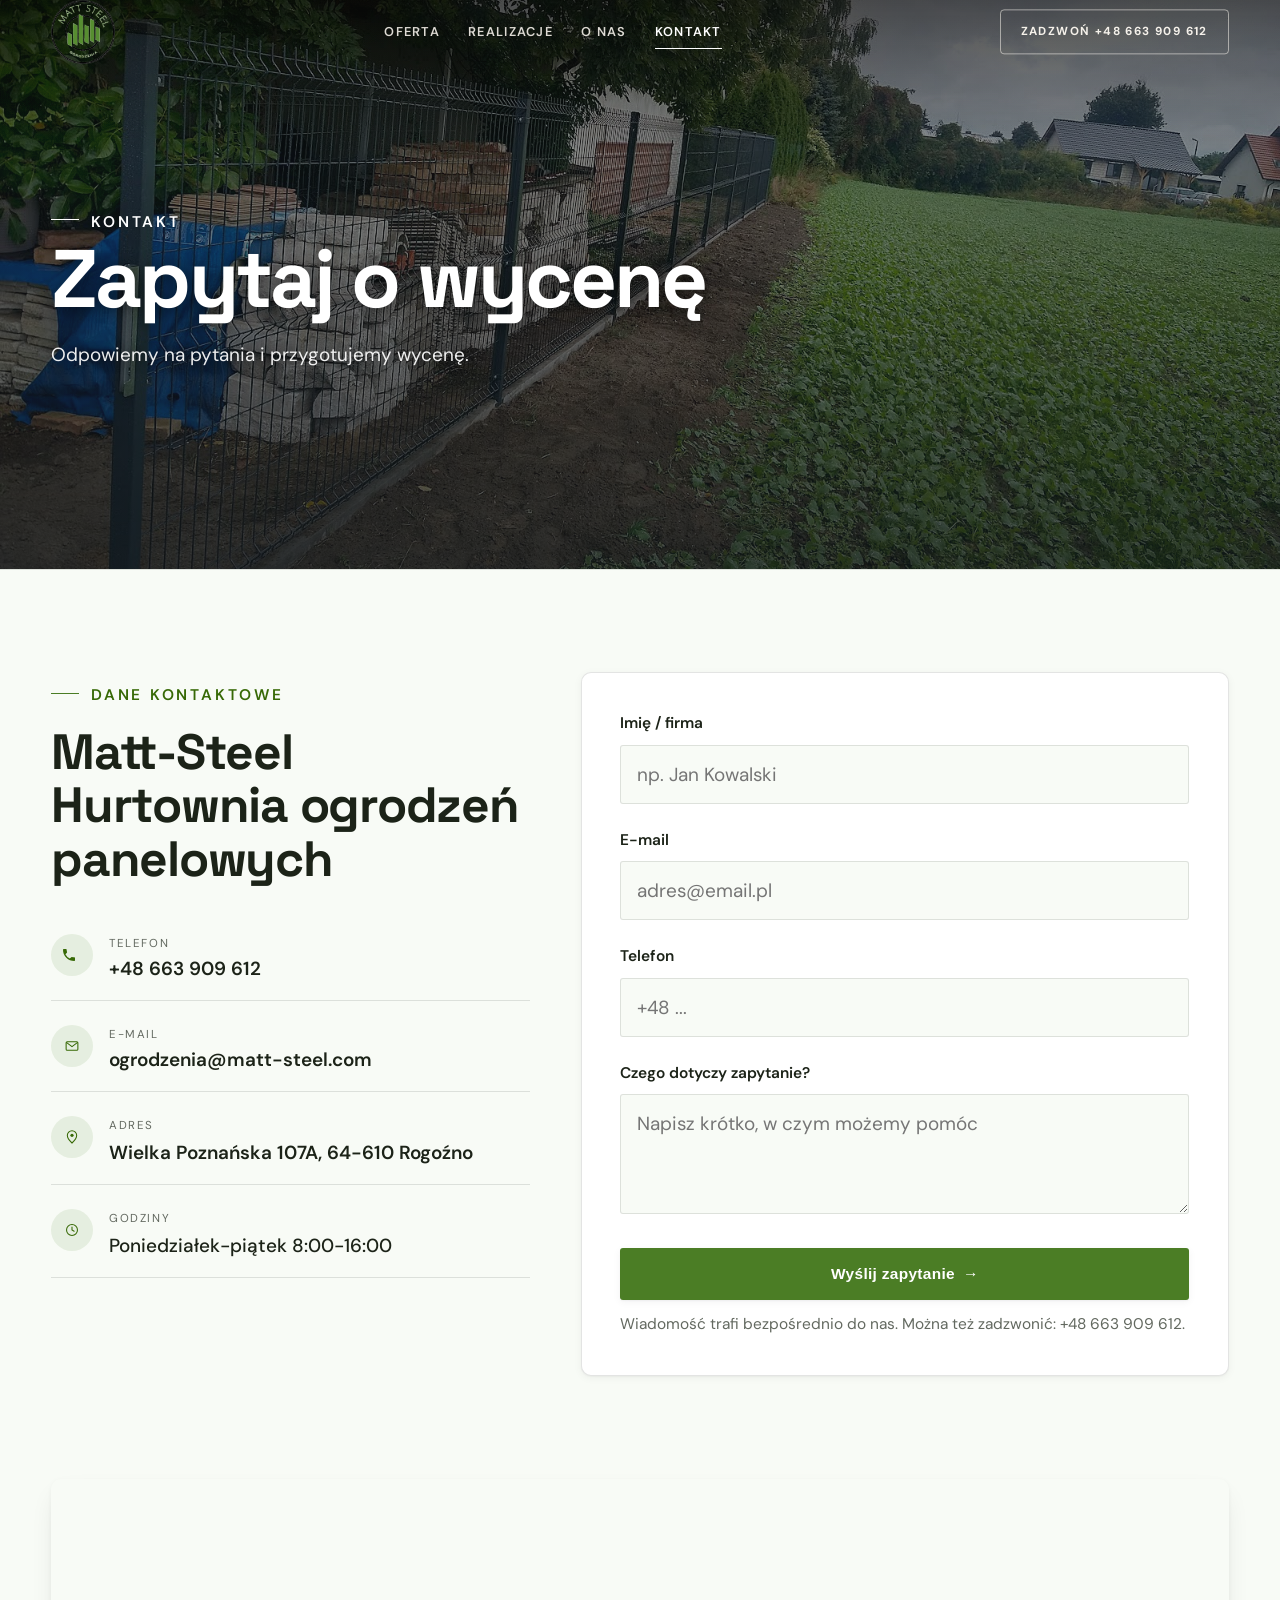
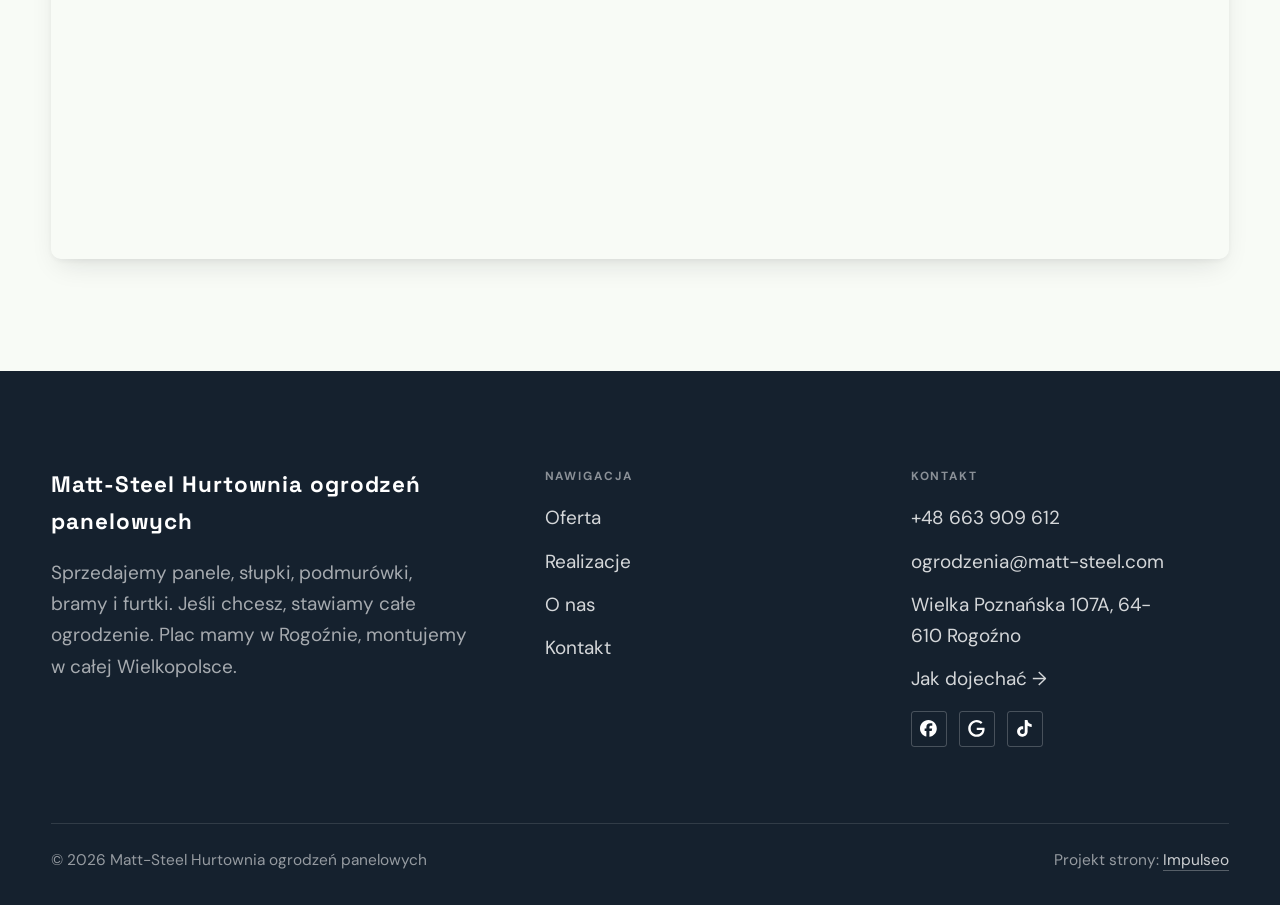
==== kontakt.html @ 5ad62327 "Strona demo: matt-steel-hurtownia-ogrodzen-panelowych" ====
<!DOCTYPE html>
<html lang="pl">
<head>
<meta charset="UTF-8">
<meta name="viewport" content="width=device-width, initial-scale=1.0">
<title>Kontakt - Matt-Steel Hurtownia ogrodzeń panelowych</title>
<meta name="description" content="Kontakt Matt-Steel Hurtownia ogrodzeń panelowych - Wielka Poznańska 107A, 64-610 Rogoźno">
<link rel="canonical" href="https://kris20032.github.io/matt-steel-hurtownia-ogrodzen-panelowych/kontakt.html">
<meta name="robots" content="noindex, nofollow">
<meta property="og:type" content="website">
<meta property="og:locale" content="pl_PL">
<meta property="og:site_name" content="Matt-Steel Hurtownia ogrodzeń panelowych">
<meta property="og:title" content="Kontakt - Matt-Steel Hurtownia ogrodzeń panelowych">
<meta property="og:description" content="Kontakt Matt-Steel Hurtownia ogrodzeń panelowych - Wielka Poznańska 107A, 64-610 Rogoźno">
<meta property="og:url" content="https://kris20032.github.io/matt-steel-hurtownia-ogrodzen-panelowych/kontakt.html">
<meta property="og:image" content="https://kris20032.github.io/matt-steel-hurtownia-ogrodzen-panelowych/img/og.jpg">
<meta property="og:image:width" content="1200">
<meta property="og:image:height" content="630">
<meta name="twitter:card" content="summary_large_image">
<link rel="preconnect" href="https://fonts.googleapis.com">
<link rel="preconnect" href="https://fonts.gstatic.com" crossorigin>
<link href="https://fonts.googleapis.com/css2?family=Space+Grotesk:wght@500;600;700&family=DM+Sans:opsz,wght@9..40,400;9..40,500;9..40,600&display=swap" rel="stylesheet">
<link rel="stylesheet" href="assets/styles.css?v=7e740f07">
</head>
<body>

<header class="nav">
  <div class="wrap nav-inner">
    <a class="brand brand-has-logo" href="index.html"><img class="brand-logo" src="img/logo.png" alt="Matt-Steel Hurtownia ogrodzeń panelowych" width="427" height="427" decoding="async"></a>
    <nav class="nav-links">
      <a href="oferta.html">Oferta</a>
      <a href="realizacje.html">Realizacje</a>
      <a href="o-nas.html">O nas</a>
      <a href="kontakt.html" class="active" aria-current="page">Kontakt</a>
      <a href="tel:+48663909612" class="btn btn-accent">Zadzwoń +48 663 909 612</a>
    </nav>
    <button class="nav-toggle" aria-label="Menu"><span></span><span></span><span></span></button>
  </div>
</header>

<main>
<section class="pagehead">
  <img src="img/g3.jpg" alt="Matt-Steel Hurtownia ogrodzeń panelowych - Zapytaj o wycenę" width="1600" height="1200" decoding="async">
  <div class="wrap">
    <span class="eyebrow">Kontakt</span>
    <h1>Zapytaj o wycenę</h1>
    <p>Odpowiemy na pytania i przygotujemy wycenę.</p>
  </div>
</section>
<section>
  <div class="wrap contact-grid">
    <div class="reveal">
      <span class="eyebrow">Dane kontaktowe</span>
      <h2 style="margin:var(--space-4) 0 var(--space-6)">Matt-Steel Hurtownia ogrodzeń panelowych</h2>
      <div class="info-list">
        <div class="info-row"><div class="ic"><svg class="ico-tel" width="16" height="16" viewBox="0 0 24 24" fill="none" aria-hidden="true"><path d="M6.6 10.8a15.5 15.5 0 0 0 6.6 6.6l2.2-2.2a1 1 0 0 1 1-.24 11.4 11.4 0 0 0 3.6.58 1 1 0 0 1 1 1V20a1 1 0 0 1-1 1A17 17 0 0 1 3 4a1 1 0 0 1 1-1h3.5a1 1 0 0 1 1 1c0 1.25.2 2.46.58 3.6a1 1 0 0 1-.25 1l-2.23 2.2Z" fill="currentColor"/></svg></div><div><div class="lbl">Telefon</div><a class="val" href="tel:+48663909612">+48 663 909 612</a></div></div>
        <div class="info-row"><div class="ic"><svg class="ico-mail" width="16" height="16" viewBox="0 0 24 24" fill="none" aria-hidden="true"><rect x="3.2" y="5.5" width="17.6" height="13" rx="1.6" stroke="currentColor" stroke-width="1.6"/><path d="M4 7l8 6 8-6" stroke="currentColor" stroke-width="1.6" stroke-linecap="round" stroke-linejoin="round"/></svg></div><div><div class="lbl">E-mail</div><a class="val" href="mailto:ogrodzenia@matt-steel.com">ogrodzenia@matt-steel.com</a></div></div>
        <div class="info-row"><div class="ic"><svg class="ico-pin" width="16" height="16" viewBox="0 0 24 24" fill="none" aria-hidden="true"><path d="M12 21s7-6.1 7-11.5A7 7 0 0 0 5 9.5C5 14.9 12 21 12 21Z" stroke="currentColor" stroke-width="1.6" fill="none"/><circle cx="12" cy="9.5" r="2.4" fill="currentColor"/></svg></div><div><div class="lbl">Adres</div><div class="val">Wielka Poznańska 107A, 64-610 Rogoźno</div></div></div>
        <div class="info-row"><div class="ic"><svg class="ico-clock" width="16" height="16" viewBox="0 0 24 24" fill="none" aria-hidden="true"><circle cx="12" cy="12" r="8.2" stroke="currentColor" stroke-width="1.6"/><path d="M12 7.5V12l3.2 1.9" stroke="currentColor" stroke-width="1.6" stroke-linecap="round"/></svg></div><div><div class="lbl">Godziny</div><div class="val" style="font-weight:500">Poniedziałek-piątek 8:00-16:00</div></div></div>
      </div>
    </div>
    <div class="reveal">
      <form class="form" action="https://formsubmit.co/ogrodzenia@matt-steel.com" method="POST">
        <input type="hidden" name="_subject" value="Zapytanie ze strony Matt-Steel Hurtownia ogrodzeń panelowych">
        <input type="hidden" name="_captcha" value="false">
        <input type="hidden" name="_template" value="table">
        <div class="fld"><label for="name">Imię / firma</label><input id="name" name="name" type="text" placeholder="np. Jan Kowalski" required></div>
        <div class="fld"><label for="email">E-mail</label><input id="email" name="email" type="email" placeholder="adres@email.pl" required></div>
        <div class="fld"><label for="phone">Telefon</label><input id="phone" name="phone" type="tel" placeholder="+48 ..."></div>
        <div class="fld"><label for="msg">Czego dotyczy zapytanie?</label><textarea id="msg" name="message" placeholder="Napisz krótko, w czym możemy pomóc" required></textarea></div>
        <button type="submit" class="btn btn-accent" style="width:100%;justify-content:center">Wyślij zapytanie <span class="arr">→</span></button>
        <p class="note">Wiadomość trafi bezpośrednio do nas. Można też zadzwonić: +48 663 909 612.</p>
      </form>
    </div>
  </div>
</section>
<section style="padding-top:0">
  <div class="wrap reveal">
    <iframe class="map" title="Matt-Steel Hurtownia ogrodzeń panelowych - Rogoźno" src="https://maps.google.com/maps?q=52.733095%2C17.0130386&z=15&output=embed" loading="lazy" referrerpolicy="no-referrer-when-downgrade"></iframe>
  </div>
</section>
</main>

<footer>
  <div class="wrap">
    <div class="foot-grid">
      <div class="foot-brand">
        <div class="name">Matt-Steel Hurtownia ogrodzeń panelowych</div>
        <p>Sprzedajemy panele, słupki, podmurówki, bramy i furtki. Jeśli chcesz, stawiamy całe ogrodzenie. Plac mamy w Rogoźnie, montujemy w całej Wielkopolsce.</p>
      </div>
      <div class="foot-col">
        <h4>Nawigacja</h4>
        <a href="oferta.html">Oferta</a>
        <a href="realizacje.html">Realizacje</a>
        <a href="o-nas.html">O nas</a>
        <a href="kontakt.html">Kontakt</a>
      </div>
      <div class="foot-col">
        <h4>Kontakt</h4>
        <a href="tel:+48663909612">+48 663 909 612</a>
        <a href="mailto:ogrodzenia@matt-steel.com">ogrodzenia@matt-steel.com</a>
        <p>Wielka Poznańska 107A, 64-610 Rogoźno</p>
        <a href="https://maps.google.com/?cid=5809428973370625989&g_mp=Cidnb29nbGUubWFwcy5wbGFjZXMudjEuUGxhY2VzLlNlYXJjaFRleHQQAhgEIAA" target="_blank" rel="noopener">Jak dojechać →</a>
      <div class="foot-soc">
        <a class="soc" href="https://www.facebook.com/p/Matt-steel-Ogrodzenia-100064750251947/" target="_blank" rel="noopener" aria-label="Facebook - Matt-Steel Hurtownia ogrodzeń panelowych"><svg viewBox="0 0 24 24" aria-hidden="true" focusable="false"><path d="M9.101 23.691v-7.98H6.627v-3.667h2.474v-1.58c0-4.085 1.848-5.978 5.858-5.978.401 0 .955.042 1.468.103a8.68 8.68 0 0 1 1.141.195v3.325a8.623 8.623 0 0 0-.653-.036 26.805 26.805 0 0 0-.733-.009c-.707 0-1.259.096-1.675.309a1.686 1.686 0 0 0-.679.622c-.258.42-.374.995-.374 1.752v1.297h3.919l-.386 2.103-.287 1.564h-3.246v8.245C19.396 23.238 24 18.179 24 12.044c0-6.627-5.373-12-12-12s-12 5.373-12 12c0 5.628 3.874 10.35 9.101 11.647Z" fill="currentColor"/></svg></a>
        <a class="soc" href="https://maps.google.com/?cid=5809428973370625989&g_mp=Cidnb29nbGUubWFwcy5wbGFjZXMudjEuUGxhY2VzLlNlYXJjaFRleHQQAhgEIAA" target="_blank" rel="noopener" aria-label="Google - Matt-Steel Hurtownia ogrodzeń panelowych"><svg viewBox="0 0 24 24" aria-hidden="true" focusable="false"><path d="M12.48 10.92v3.28h7.84c-.24 1.84-.853 3.187-1.787 4.133-1.147 1.147-2.933 2.4-6.053 2.4-4.827 0-8.6-3.893-8.6-8.72s3.773-8.72 8.6-8.72c2.6 0 4.507 1.027 5.907 2.347l2.307-2.307C18.747 1.44 16.133 0 12.48 0 5.867 0 .307 5.387.307 12s5.56 12 12.173 12c3.573 0 6.267-1.173 8.373-3.36 2.16-2.16 2.84-5.213 2.84-7.667 0-.76-.053-1.467-.173-2.053H12.48z" fill="currentColor"/></svg></a>
        <a class="soc" href="https://www.tiktok.com/@ogrodzenia.mattst" target="_blank" rel="noopener" aria-label="TikTok - Matt-Steel Hurtownia ogrodzeń panelowych"><svg viewBox="0 0 24 24" aria-hidden="true" focusable="false"><path d="M12.525.02c1.31-.02 2.61-.01 3.91-.02.08 1.53.63 3.09 1.75 4.17 1.12 1.11 2.7 1.62 4.24 1.79v4.03c-1.44-.05-2.89-.35-4.2-.97-.57-.26-1.1-.59-1.62-.93-.01 2.92.01 5.84-.02 8.75-.08 1.4-.54 2.79-1.35 3.94-1.31 1.92-3.58 3.17-5.91 3.21-1.43.08-2.86-.31-4.08-1.03-2.02-1.19-3.44-3.37-3.65-5.71-.02-.5-.03-1-.01-1.49.18-1.9 1.12-3.72 2.58-4.96 1.66-1.44 3.98-2.13 6.15-1.72.02 1.48-.04 2.96-.04 4.44-.99-.32-2.15-.23-3.02.37-.63.41-1.11 1.04-1.36 1.75-.21.51-.15 1.07-.14 1.61.24 1.64 1.82 3.02 3.5 2.87 1.12-.01 2.19-.66 2.77-1.61.19-.33.4-.67.41-1.06.1-1.79.06-3.57.07-5.36.01-4.03-.01-8.05.02-12.07z" fill="currentColor"/></svg></a>
      </div>
      </div>
    </div>
    <div class="foot-bot">
      <span>© 2026 Matt-Steel Hurtownia ogrodzeń panelowych</span>
      <span>Projekt strony: <a class="foot-credit" href="https://impulseo.pl" target="_blank" rel="noopener">Impulseo</a></span>
    </div>
  </div>
</footer>
<div class="sticky-call"><a class="sc-call" href="tel:+48663909612"><svg class="ico-tel" width="16" height="16" viewBox="0 0 24 24" fill="none" aria-hidden="true"><path d="M6.6 10.8a15.5 15.5 0 0 0 6.6 6.6l2.2-2.2a1 1 0 0 1 1-.24 11.4 11.4 0 0 0 3.6.58 1 1 0 0 1 1 1V20a1 1 0 0 1-1 1A17 17 0 0 1 3 4a1 1 0 0 1 1-1h3.5a1 1 0 0 1 1 1c0 1.25.2 2.46.58 3.6a1 1 0 0 1-.25 1l-2.23 2.2Z" fill="currentColor"/></svg> Zadzwoń</a><a class="sc-quote" href="kontakt.html">Zapytaj o wycenę</a></div>
<div class="demo-wazne" data-do="2026-11-02" data-cykl="3" hidden><svg class="dw-ico" width="13" height="13" viewBox="0 0 24 24" fill="none" aria-hidden="true"><circle cx="12" cy="12" r="8.6" stroke="currentColor" stroke-width="1.8"/><path d="M12 7.2V12l3.3 2" stroke="currentColor" stroke-width="1.8" stroke-linecap="round"/></svg><span class="dw-txt"></span></div>

<script src="assets/main.js"></script>
</body>
</html>
---- assets/styles.css ----
/* ============================================================
   STOLBASZ — premium, architektoniczny B2B fit-out
   Jasna paleta, zero brązu. System wg premium-web-craft.
   Projekt strony: Impulseo (impulseo.pl)
   ============================================================ */

:root{
  /* PALETA — jasna, architektoniczna, chłodna */
  --paper:#F4F6F8;          /* główne tło */
  --paper-2:#E7EBEF;        /* sekcje alternatywne (chłodny jasny szary) */
  --paper-3:#E7EBEF;        /* delikatne wypełnienia */
  --ink:#15212E;            /* tekst główny — chłodny grafit */
  --ink-soft:#243443;       /* nagłówki drugorzędne */
  --muted:#6B7785;          /* tekst poboczny */
  --line:rgba(21,33,46,.12);/* hairline */
  --accent:#E8A317;         /* stonowany petrol-slate — jedyny akcent */
  --accent-d:#C9870C;
  --accent-soft:rgba(232,163,23,.10);
  --dark:#15212E;           /* sekcje ciemne (stopka/CTA) */

  /* HOVER ZDJĘĆ — JEDEN standard dla całego silnika (decyzja K. 04.08.2026, artefakt z wariantami).
     AKTUALNE (K.+Szymon 09.08.2026, wybór z artefaktu 6 wariantów): zoom 1.05 przy 1.4s -
     przy tak długim czasie mocniejszy kadr NIE skacze, tylko „oddycha". Poprzedni standard
     (1.02 / .55s z 04.08) odbierany jako dynamiczny i szybki.
     Spoczynek lekko przygaszony, ale TYLKO tam, gdzie jest mysz (@media hover:hover) —
     na telefonie zdjęcia zostają w pełnej jasności. */
  --img-zoom:1.05;                   /* K.+Szymon 09.08: wariant F z artefaktu porównawczego */
  --img-rest:brightness(.95) saturate(.99);
  --img-hot:brightness(1.06) saturate(1.05);
  --img-dur:1.4s;                    /* K.+Szymon 09.08 (wariant F): powoli = elegancko */
  --img-ease:cubic-bezier(.16,.84,.44,1);  /* miękki ogon, efekt „oddychania" */

  /* ODSTĘPY — skala 4/8 */
  --space-1:4px; --space-2:8px; --space-3:12px; --space-4:16px; --space-5:24px;
  --space-6:32px; --space-7:48px; --space-8:64px; --space-9:96px; --space-10:128px;

  /* TYPOGRAFIA — fluid clamp() (skala podbita 16.07.2026: większe, czytelniejsze litery — uwaga Adama) */
  --text-sm:clamp(.9rem,.87rem + .12vw,1rem);
  --text-base:clamp(1.08rem,1.04rem + .18vw,1.2rem);
  --text-lg:clamp(1.24rem,1.15rem + .34vw,1.44rem);
  --text-h3:clamp(1.34rem,1.22rem + .55vw,1.66rem);
  --text-h2:clamp(2.1rem,1.66rem + 2.1vw,3.1rem);
  --text-h1:clamp(2.9rem,2.1rem + 4vw,5.1rem);

  /* PROMIENIE — architektoniczne, raczej ostre */
  --r-sm:3px; --r-md:6px; --r-lg:10px;

  /* RUCH */
  --ease:cubic-bezier(.25,.46,.45,.94); --dur:.24s;

  /* CIENIE — miękkie, warstwowe */
  --sh-sm:0 1px 2px rgba(16,24,32,.04), 0 2px 8px rgba(16,24,32,.05);
  --sh-md:0 2px 6px rgba(16,24,32,.05), 0 12px 28px -8px rgba(16,24,32,.12);
  --sh-lg:0 6px 14px rgba(16,24,32,.07), 0 26px 56px -18px rgba(16,24,32,.22);

  --hairline:1px solid var(--line);

  --font-display:'Space Grotesk','Inter',sans-serif;
  --font-body:'DM Sans','Inter',sans-serif;
}

*{box-sizing:border-box;margin:0;padding:0}
html{scroll-behavior:smooth}
body{
  font-family:var(--font-body);
  font-size:var(--text-base);
  line-height:1.65;
  color:var(--ink);
  background:var(--paper);
  -webkit-font-smoothing:antialiased;
  text-rendering:optimizeLegibility;
}
img{max-width:100%;height:auto;display:block}  /* height:auto = width/height z atrybutów trzyma proporcje (TOP#12) */
a{color:inherit;text-decoration:none}

.wrap{width:min(92%,1180px);margin-inline:auto}
section{padding-block:clamp(52px,6.5vw,96px)}

h1,h2,h3{font-family:var(--font-display);font-weight:700;line-height:1.08;letter-spacing:-.02em;color:var(--ink)}
h1{font-size:var(--text-h1);letter-spacing:-.035em}
h2{font-size:var(--text-h2);letter-spacing:-.025em}
h3{font-size:var(--text-h3)}
/* MIARA — długość wiersza. WCAG 2.2 SC 1.4.8: max 80 znaków; Butterick: 45–90.
   68ch daje realnie 72–78 znaków polskiego tekstu, czyli z zapasem pod granicą.
   Wcześniej limit miał TYLKO <p> — <li>, <blockquote> i <dd> nie miały żadnego,
   i to jedyny powód, dla którego 23 bloki na dwóch oddanych stronach jadą po
   83–106 znaków w wierszu (pomiar 07.08.2026, bramka `miara`).
   ⚠️ Listy i definicje ograniczamy TYLKO bez klasy: `ul`/`ol` z klasą to u nas
   układ (siatki kafli, menu), a nie tekst ciągły — tam miarę wyznacza układ. */
/* 60ch, nie 68ch (K. 10.08): po zmianie fontów na węższe kroje (DM Sans i spółka)
   w 68ch mieściło się ~90 znaków - bramka pikselowa słusznie zgłaszała przekroczenie
   granicy 80. Pomiar na żywej przeglądarce: 60ch = 90 znaków, 53ch = ~78 znaków, czyli normę WCAG 1.4.8. */
:root{ --miara:53ch }
p{max-width:min(100%,var(--miara))}
blockquote,
ul:not([class])>li, ol:not([class])>li,
dl:not([class])>dd{max-width:min(100%,var(--miara))}

/* ⚠️ Świadomie BEZ wyjątku `.tile p,.card p,.svc p{max-width:none}`, choć nasuwa się sam:
   te akapity BYŁY już ograniczone (stare `p{max-width:65ch}`), więc „wyjątek" nie odblokowałby
   niczego nowego — tylko ROZLUŹNIŁ stan sprzed zmiany na wszystkich demach naraz.
   `figcaption` żadna z reguł wyżej nie dotyczy, więc też nie potrzebuje zwolnienia. */

/* ŁAMANIE. `balance` wyrównuje długości wierszy w nagłówku, `pretty` pilnuje ostatniego
   wiersza akapitu, żeby nie został w nim jeden wyraz. Obsługiwane od Chrome 117 /
   Safari 17.5; starsze przeglądarki po prostu ignorują tę własność.
   `text-wrap:pretty` nie występowało dotąd ANI RAZ w silniku ani w repo klientów. */
h1,h2,h3,.lead,.lede{text-wrap:balance}
p,li,blockquote,dd{text-wrap:pretty}

.eyebrow{
  font-family:var(--font-body);
  font-size:var(--text-sm);
  font-weight:600;
  letter-spacing:.18em;
  text-transform:uppercase;
  color:var(--accent);
  display:inline-flex;align-items:center;gap:var(--space-3);
}
/* flex:none + margin-top = kreska trzyma się PIERWSZEJ linii. Wcześniej align-items:center
   centrowało ją względem całego bloku i przy zawinięciu (długi kicker typu
   „…WNĘTRZ · LESZNO · OD 2019") druga linia lądowała z brzydkim wcięciem. */
.eyebrow{align-items:flex-start}
.eyebrow>*,.eyebrow{text-wrap:balance}   /* dlugi kicker lamal sie na sierote typu samo „2019" w drugiej linii */
.eyebrow::before{content:"";width:28px;height:1px;background:var(--accent);display:inline-block;flex:none;margin-top:.62em}

.muted{color:var(--muted)}
.lead{font-size:var(--text-lg);line-height:1.55;color:var(--ink-soft);max-width:50ch}

/* ---------- BUTTONS ---------- */
.btn{
  display:inline-flex;align-items:center;gap:var(--space-2);
  font-weight:600;font-size:var(--text-sm);letter-spacing:.02em;
  padding:var(--space-4) var(--space-6);
  border-radius:var(--r-sm);
  transition:transform var(--dur) var(--ease),box-shadow var(--dur) var(--ease),background var(--dur) var(--ease);
  cursor:pointer;border:1px solid transparent;
}
.btn-accent{background:var(--accent);color:#fff;box-shadow:var(--sh-sm)}
.btn-accent:hover{background:var(--accent-d);transform:translateY(-2px);box-shadow:var(--sh-md)}
.btn-accent:active{transform:translateY(0);box-shadow:var(--sh-sm)}
.btn-ghost{background:transparent;color:var(--ink);border-color:var(--line)}
.btn-ghost:hover{border-color:var(--accent);color:var(--accent);transform:translateY(-2px)}
.btn-light{background:#fff;color:var(--ink);box-shadow:var(--sh-sm)}
.btn-light:hover{transform:translateY(-2px);box-shadow:var(--sh-md)}
.btn .arr{transition:transform var(--dur) var(--ease)}
.btn:hover .arr{transform:translateX(4px)}

/* ---------- NAV ---------- */
.nav{
  position:sticky;top:0;z-index:50;
  background:color-mix(in srgb,var(--paper) 88%,transparent);
  backdrop-filter:saturate(140%) blur(10px);
  border-bottom:var(--hairline);
}
.nav-inner{display:flex;align-items:center;justify-content:space-between;gap:var(--space-5);height:72px}
/* ANTY-NACHODZENIE (K. 05.08.2026): długa nazwa firmy + przycisk z pełnym numerem nie mieściły się w pasku
   i flex ściskał linki PONIŻEJ ich treści - "Kontakt" wchodził na ramkę "Zadzwoń +48 ...". Teraz ustępuje
   nazwa marki (skrót wielokropkiem), a menu i przycisk nigdy się nie kurczą ani nie zachodzą na siebie. */
.brand{display:flex;flex-direction:column;line-height:1;min-width:0;flex:0 1 auto}
.brand .name{font-family:var(--font-display);font-weight:800;font-size:1.35rem;letter-spacing:.04em;white-space:nowrap;overflow:hidden;text-overflow:ellipsis}
.brand .sub{font-size:.62rem;letter-spacing:.34em;text-transform:uppercase;color:var(--muted);margin-top:5px;white-space:nowrap;overflow:hidden;text-overflow:ellipsis}
.nav-links{display:flex;align-items:center;gap:var(--space-6);flex:0 0 auto}
.nav-links a{font-size:var(--text-sm);font-weight:500;color:var(--ink-soft);position:relative;padding-block:4px;white-space:nowrap;transition:color var(--dur) var(--ease)}
.nav-links a::after{content:"";position:absolute;left:0;bottom:0;width:0;height:1.5px;background:var(--accent);transition:width var(--dur) var(--ease)}
.nav-links a:hover,.nav-links a.active{color:var(--ink)}
.nav-links a:hover::after,.nav-links a.active::after{width:100%}
.nav-links .btn{padding:var(--space-2) var(--space-5)}
/* przyciski w nav: właściwy kolor (przebij .nav-links a) + bez podkreślenia */
.nav-links a.btn-accent{color:#fff}
.nav-links a.btn-ghost,.nav-links a.btn-light{color:var(--ink)}
/* CTA w pasku: NIE podkreślenie spod linków menu, ale ten sam przelatujący błysk,
   co na wszystkich innych przyciskach (zgłoszenie K. 13.08.2026 - „na hero jest efekt
   światła przechodzącego przez przycisk, na navbarze go nie ma, a mają być identyczne").
   Reguła `.nav-links a::after` jest silniejsza od `.btn::after`, więc trzeba jej
   geometrię wyzerować i wpisać połysk z nazwy - samo `display:none` gasiło efekt. */
.nav-links a.btn::after{
  display:block;content:"";position:absolute;inset:0;z-index:-1;pointer-events:none;
  width:auto;height:auto;border-radius:inherit;   /* kasuje geometrię podkreślenia (width:0;height:1.5px) */
  background:linear-gradient(100deg,transparent 32%,rgba(255,255,255,.20) 50%,transparent 68%);
  translate:-120% 0}
@media (prefers-reduced-motion:no-preference){
  .nav-links a.btn:hover::after{translate:120% 0;transition:translate .75s var(--mt-ease,cubic-bezier(.16,.84,.44,1))}
}
.nav-toggle{display:none;background:none;border:none;cursor:pointer;flex-direction:column;gap:5px;padding:8px}
.nav-toggle span{width:24px;height:2px;background:var(--ink);transition:var(--dur)}
/* Ciasny zakres MIĘDZY menu mobilnym a pełnym pulpitem: zbijamy odstępy i nazwę marki,
   żeby wszystko zmieściło się naturalnie, zanim w ogóle dojdzie do skracania wielokropkiem. */
@media(max-width:1280px) and (min-width:921px){
  .nav-links{gap:var(--space-4)}
  .nav-links .btn{padding:var(--space-2) var(--space-4)}
  .brand .name{font-size:1.15rem}
}

/* ---------- HERO (split) ---------- */
.hero{position:relative;overflow:hidden;border-bottom:var(--hairline)}
.hero-grid{display:grid;grid-template-columns:1.05fr .95fr;gap:clamp(24px,4vw,60px);align-items:center;
  padding-block:clamp(36px,4.5vw,64px)}
.hero-copy .eyebrow{margin-bottom:var(--space-5)}
.hero-copy h1{margin-bottom:var(--space-5)}
.hero-copy .lead{margin-bottom:var(--space-7)}
.hero-actions{display:flex;flex-wrap:wrap;gap:var(--space-4)}
.hero-art{position:relative;aspect-ratio:4/3;border-radius:var(--r-lg);overflow:hidden;box-shadow:var(--sh-lg)}
.hero-art img{width:100%;height:100%;object-fit:cover}
.hero-art::after{content:"";position:absolute;inset:0;background:linear-gradient(180deg,transparent 55%,rgba(18,24,28,.28))}
.hero-badge{position:absolute;left:var(--space-5);bottom:var(--space-5);z-index:2;
  background:rgba(252,252,251,.94);backdrop-filter:blur(4px);
  border-radius:var(--r-md);padding:var(--space-4) var(--space-5);box-shadow:var(--sh-md);max-width:78%}
.hero-badge strong{display:block;font-family:var(--font-display);font-size:1rem;letter-spacing:-.01em}
.hero-badge span{font-size:var(--text-sm);color:var(--muted)}

/* ---------- HERO duży / kinowy (strona główna) ---------- */
.hero-cine{position:relative;min-height:clamp(560px,82vh,840px);min-height:clamp(560px,82svh,840px);display:flex;align-items:center;overflow:hidden;border-bottom:var(--hairline)}
.hero-cine>img{position:absolute;inset:0;width:100%;height:100%;object-fit:cover;z-index:0}
.hero-cine::after{content:"";position:absolute;inset:0;z-index:1;
  background:linear-gradient(95deg,rgba(13,18,23,.86) 0%,rgba(13,18,23,.64) 32%,rgba(13,18,23,.24) 62%,rgba(13,18,23,.04) 100%)}
.hero-cine .wrap{position:relative;z-index:2;padding-block:var(--space-8)}
.hero-cine .hero-copy{max-width:660px}
.hero-cine .eyebrow{color:#fff;margin-bottom:var(--space-5)}
.hero-cine .eyebrow::before{background:#fff}
.hero-cine h1{color:#fff;margin-bottom:var(--space-5);font-size:clamp(2.9rem,2rem + 4.4vw,5.2rem);text-wrap:balance}
.hero-cine .lead{color:rgba(255,255,255,.92);max-width:48ch;margin-bottom:var(--space-7)}
.hero-cine .hero-actions{display:flex;flex-wrap:wrap;gap:var(--space-4)}
/* NISKIE OKNO (laptop z dokiem i paskami przeglądarki ma ~700-780 px wysokości widoku):
   H1 do 5.2rem + długi lead nie mieściły się i przyciski wypadały POD krawędź ekranu -
   klient widział stronę bez ani jednego CTA. Skalujemy w dół, zamiast przycinać treść. */
@media(min-width:821px) and (max-height:820px){
  .hero-cine{min-height:clamp(520px,94svh,780px)}
  .hero-cine .wrap{padding-block:var(--space-6)}
  .hero-cine h1{font-size:clamp(2.2rem,1.5rem + 2.6vw,3.6rem);margin-bottom:var(--space-4)}
  .hero-cine .eyebrow{margin-bottom:var(--space-4)}
  .hero-cine .lead{margin-bottom:var(--space-5);max-width:44ch}
}
@media(max-width:680px){
  .hero-cine{min-height:clamp(520px,76vh,640px);min-height:clamp(520px,76svh,640px);align-items:flex-end}
  .hero-cine::after{background:linear-gradient(0deg,rgba(13,18,23,.9) 6%,rgba(13,18,23,.45) 55%,rgba(13,18,23,.25) 100%)}
  .hero-cine .wrap{padding-bottom:var(--space-9)}
  /* TELEFON (~90% oglądających): lead potrafił zająć 8 linii i zepchnąć CTA poza pierwszy ekran.
     Zwężamy interlinię i skalę - treści nie ucinamy, bo to ona sprzedaje. */
  .hero-cine .lead{font-size:.98rem;line-height:1.5;margin-bottom:var(--space-5)}
  .hero-cine .eyebrow{font-size:.72rem;letter-spacing:.13em;margin-bottom:var(--space-4)}
  .hero-cine .eyebrow::before{width:20px}
  .hero-cine h1{margin-bottom:var(--space-4)}
}

/* full-bleed hero variant (podstrony) */
.pagehead{position:relative;min-height:46vh;min-height:46svh;display:flex;align-items:flex-end;overflow:hidden;border-bottom:var(--hairline)}
.pagehead img{position:absolute;inset:0;width:100%;height:100%;object-fit:cover}
/* 10.08.2026 (decyzja K.): mocniejsze przyciemnienie + cień pod tekstem. Bramka mierzyła na
   nagłówkach podstron 3,38-3,43:1 przy wymaganych 4,5 — jasne zdjęcie (hala, śnieg, niebo)
   podchodziło pod biały tekst. Zdjęcia klientów są różne, więc kontrast musi dawać WARSTWA,
   a nie szczęśliwy dobór kadru. */
.pagehead::after{content:"";position:absolute;inset:0;background:linear-gradient(180deg,rgba(18,24,28,.40),rgba(18,24,28,.76))}
.pagehead .wrap{position:relative;z-index:2;padding-block:var(--space-9);color:#fff}
.pagehead h1{color:#fff;max-width:18ch;text-shadow:0 2px 16px rgba(0,0,0,.55)}
.pagehead .eyebrow{color:#fff}
.pagehead .eyebrow::before{background:#fff}
.pagehead p{color:rgba(255,255,255,.92);margin-top:var(--space-4);max-width:54ch;text-shadow:0 1px 12px rgba(0,0,0,.5)}

/* ---------- STRIP (pasek skrótów / liczby) ---------- */
.strip{background:var(--dark);color:#fff}
/* PASEK HASEŁ — standard 04.08.2026 (decyzja K.): 5 haseł w JEDNYM rzędzie, tekst WYŚRODKOWANY,
   węższe marginesy boczne niż reszta strony (pasek ma iść szerzej), równe wysokości kolumn. */
.strip .wrap{width:min(96%,1440px);display:grid;grid-template-columns:repeat(5,1fr);
  gap:var(--space-5);padding-block:var(--space-7);align-items:stretch}
.strip .item .k{font-family:var(--font-display);font-size:clamp(1.05rem,.82rem + .85vw,1.55rem);
  font-weight:800;letter-spacing:-.02em;color:#fff;line-height:1.18;text-wrap:balance}
.strip .item .v{font-size:var(--text-sm);color:rgba(255,255,255,.66);margin-top:var(--space-2);line-height:1.4}
.strip .item{border-left:2px solid var(--accent);padding-inline:var(--space-4);
  text-align:center;display:flex;flex-direction:column;justify-content:center}
/* liczba kolumn = liczba haseł, żeby ostatnie nie zostawało samo w drugim rzędzie.
   Klasę n-N nadaje multipage.py; domyślnie (bez klasy) pasek jest 5-kolumnowy. */
.strip.n-2 .wrap{grid-template-columns:repeat(2,1fr)}
.strip.n-3 .wrap{grid-template-columns:repeat(3,1fr)}
.strip.n-4 .wrap{grid-template-columns:repeat(4,1fr);gap:var(--space-6)}
.strip.n-4 .item .k{font-size:clamp(1.3rem,1rem + 1.1vw,2rem)}
.strip.n-6 .wrap{grid-template-columns:repeat(6,1fr);gap:var(--space-4)}
.strip.n-6 .item .k{font-size:clamp(.98rem,.8rem + .7vw,1.35rem)}
/* równe łamanie: zamiast "długa linia + jedno słowo" obie linie zbliżonej długości */
.strip .item .k{text-wrap:balance}

/* ---------- SECTION HEAD ---------- */
.head{max-width:48rem;margin-bottom:var(--space-8)}
.head.center{margin-inline:auto;text-align:center}
.head .eyebrow{margin-bottom:var(--space-4)}
.head h2{margin-bottom:var(--space-4)}
.head p{color:var(--muted);font-size:var(--text-lg);line-height:1.55}
.head.center p{margin-inline:auto}

/* ---------- INTRO SPLIT ---------- */
.split{display:grid;grid-template-columns:.92fr 1.08fr;gap:clamp(28px,5vw,80px);align-items:center}
.split.rev{grid-template-columns:1.08fr .92fr}
.split.rev .split-art{order:-1}
.split-art{position:relative;aspect-ratio:5/4;border-radius:var(--r-lg);overflow:hidden;box-shadow:var(--sh-lg)}
.split-art img{width:100%;height:100%;object-fit:cover}
.split-copy h2{margin-bottom:var(--space-5)}
.split-copy p+p{margin-top:var(--space-4)}
.split-copy .btn{margin-top:var(--space-6)}

/* ---------- SERVICES (zakres) ---------- */
.svc-grid{display:grid;grid-template-columns:repeat(auto-fit,minmax(280px,1fr));gap:var(--space-5)}
.svc{background:#fff;border:var(--hairline);border-radius:var(--r-md);padding:var(--space-7) var(--space-6);
  transition:transform var(--dur) var(--ease),box-shadow var(--dur) var(--ease),border-color var(--dur) var(--ease);
  position:relative;overflow:hidden}
.svc::before{content:"";position:absolute;left:0;top:0;width:3px;height:0;background:var(--accent);transition:height var(--dur) var(--ease)}
.svc:hover{transform:translateY(-4px);box-shadow:var(--sh-md);border-color:transparent}
.svc:hover::before{height:100%}
.svc .ic{font-family:var(--font-display);font-size:.8rem;font-weight:700;letter-spacing:.12em;color:var(--accent);margin-bottom:var(--space-4)}
.svc h3{margin-bottom:var(--space-3);font-size:1.22rem}
.svc p{color:var(--muted);font-size:var(--text-base);line-height:1.6}

/* big detailed service rows */
.svc-row{display:grid;grid-template-columns:.8fr 1.2fr;gap:clamp(20px,4vw,60px);align-items:center;padding-block:var(--space-8)}
.svc-row+.svc-row{border-top:var(--hairline)}
.svc-row.rev{grid-template-columns:1.2fr .8fr}
/* Naprzemienny układ wierszy oferty: co drugi wiersz ma zdjęcie po PRAWEJ.
   Było `order:-1` — martwy kod, bo zdjęcie i tak jest pierwszym dzieckiem w HTML,
   więc wszystkie wiersze wyglądały identycznie (zdjęcie zawsze z lewej), a `rev`
   zmieniało tylko szerokość kolumn. Znalezione 29.07.2026 przy różnicowaniu kierunków
   animacji (pomiar pozycji: art.mid 390/502 przy row.mid 756 — zawsze lewa strona). */
.svc-row.rev .svc-row-art{order:2}
.svc-row-art{aspect-ratio:4/3;border-radius:var(--r-md);overflow:hidden;box-shadow:var(--sh-md)}
.svc-row-art img{width:100%;height:100%;object-fit:cover}
.svc-row h3{font-size:1.5rem;margin-bottom:var(--space-4)}
.svc-row .num{font-family:var(--font-display);font-size:.85rem;font-weight:700;letter-spacing:.14em;color:var(--accent);display:block;margin-bottom:var(--space-3)}
.svc-row ul{list-style:none;margin-top:var(--space-4);display:flex;flex-direction:column;gap:var(--space-2)}
.svc-row li{position:relative;padding-left:var(--space-5);color:var(--muted);font-size:var(--text-base)}
.svc-row li::before{content:"";position:absolute;left:0;top:.62em;width:8px;height:1px;background:var(--accent)}

/* ---------- GALLERY (realizacje) ---------- */
.gallery{display:grid;grid-template-columns:repeat(12,1fr);gap:var(--space-4);grid-auto-rows:200px}
/* GALERIA MASONRY — pionowe zdjęcia (portrety beauty/wellness) bez przycinania: kolumny, height auto */
.gallery-masonry{column-count:3;column-gap:var(--space-4)}
@media(max-width:900px){.gallery-masonry{column-count:2}}
@media(max-width:560px){.gallery-masonry{column-count:1}}
.gallery-masonry .m-tile{break-inside:avoid;margin:0 0 var(--space-4);padding:0;position:relative;overflow:hidden;border-radius:var(--r-md);border:1px solid var(--line)}
.gallery-masonry .m-tile img{width:100%;height:auto;display:block}
.gallery-masonry .m-tile .cap{position:absolute;left:0;right:0;bottom:0;padding:var(--space-4);color:#fff;background:linear-gradient(0deg,rgba(0,0,0,.55),transparent);font-size:var(--text-sm)}
.gallery-masonry .m-tile .cap small{display:block;font-weight:400;opacity:.78;letter-spacing:.04em;text-transform:uppercase;font-size:.66rem;margin-top:3px}
.tile{position:relative;overflow:hidden;border-radius:var(--r-md);box-shadow:var(--sh-sm);
  transition:transform var(--dur) var(--ease),box-shadow var(--dur) var(--ease)}
.tile img{width:100%;height:100%;object-fit:cover;
  transition:transform var(--img-dur) var(--img-ease),filter var(--img-dur) var(--img-ease)}
.tile:hover{box-shadow:var(--sh-md)}
.tile .cap{position:absolute;left:0;right:0;bottom:0;padding:var(--space-5) var(--space-4) var(--space-4);
  /* mocniejszy spad + cien pod tekstem: na JASNYCH zdjeciach klienta (biale fronty, sciany)
     slaby gradient dawal kontrast ~1.5:1 zamiast wymaganych 3.6:1 (bramka wygladu, 10.08.2026) */
  background:linear-gradient(transparent 10%,rgba(18,24,28,.55) 40%,rgba(18,24,28,.88) 68%,rgba(18,24,28,.99));color:#fff;
  text-shadow:0 1px 2px rgba(0,0,0,.85),0 2px 10px rgba(0,0,0,.55);
  font-size:var(--text-sm);font-weight:600;letter-spacing:.01em;
  opacity:0;transform:translateY(8px);transition:var(--dur) var(--ease)}
.tile:hover .cap{opacity:1;transform:translateY(0)}
.tile .cap small{display:block;font-weight:400;opacity:.78;letter-spacing:.04em;text-transform:uppercase;font-size:.66rem;margin-top:3px}
/* bento spans */
.t-wide{grid-column:span 6}
.t-tall{grid-column:span 6;grid-row:span 2}
.t-std{grid-column:span 6}
.t-third{grid-column:span 4}
.t-two3{grid-column:span 8}

/* ---------- TRUST / WIARYGODNOŚĆ ---------- */
.trust{background:var(--paper-2)}
.trust-grid{display:grid;grid-template-columns:repeat(auto-fit,minmax(240px,1fr));gap:var(--space-5);margin-top:var(--space-7)}
.trust-card{background:#fff;border-radius:var(--r-md);padding:var(--space-7) var(--space-6);box-shadow:var(--sh-sm);border-top:3px solid var(--accent)}
.trust-card .big{font-family:var(--font-display);font-size:clamp(1.8rem,1.3rem + 1.6vw,2.6rem);font-weight:800;letter-spacing:-.02em;color:var(--ink);line-height:1}
.trust-card h3{font-size:1.12rem;margin:var(--space-3) 0 var(--space-2)}
.trust-card p{color:var(--muted);font-size:var(--text-base);line-height:1.55}

/* ---------- CTA band ---------- */
.cta{background:var(--dark);color:#fff;position:relative;overflow:hidden}
/* telefon w CTA: na ciemnym tle biały (domyślnie), rodziny z JASNYM tłem CTA
   nadpisują to u siebie - wcześniej kolor siedział w stylu inline i wygrywał z rodziną. */
.cta .btn-ghost-cta{color:#fff;border-color:rgba(255,255,255,.3)}
.cta .wrap{display:grid;grid-template-columns:1.4fr .6fr;gap:var(--space-7);align-items:center;position:relative;z-index:2}
.cta h2{color:#fff;max-width:20ch}
.cta p{color:rgba(255,255,255,.74);margin-top:var(--space-4)}
.cta-actions{display:flex;flex-direction:column;gap:var(--space-3);align-items:flex-start}
.cta::before{content:"";position:absolute;right:-80px;top:-80px;width:360px;height:360px;border-radius:50%;
  background:radial-gradient(circle,var(--accent-soft),transparent 70%)}

/* ---------- CONTACT ---------- */
.contact-grid{display:grid;grid-template-columns:.85fr 1.15fr;gap:clamp(28px,4vw,56px);align-items:start}
.info-list{display:flex;flex-direction:column;gap:var(--space-2)}
.info-row{display:flex;gap:var(--space-4);align-items:flex-start;padding-block:var(--space-4);border-bottom:var(--hairline)}
.info-row .ic{flex:none;width:42px;height:42px;display:grid;place-items:center;border-radius:50%;
  background:var(--accent-soft);color:var(--accent);font-size:1.05rem}
.info-row .lbl{font-size:.72rem;letter-spacing:.14em;text-transform:uppercase;color:var(--muted)}
.info-row .val{font-weight:600;font-size:var(--text-base);margin-top:2px}
.info-row a.val:hover{color:var(--accent)}
.map{border:none;border-radius:var(--r-lg);box-shadow:var(--sh-md);width:100%;height:100%;min-height:380px;filter:grayscale(.2) contrast(1.02)}
.form{background:#fff;border:var(--hairline);border-radius:var(--r-lg);padding:clamp(24px,3vw,40px);box-shadow:var(--sh-sm)}
.form .fld{margin-bottom:var(--space-5)}
.form label{display:block;font-size:var(--text-sm);font-weight:600;margin-bottom:var(--space-2)}
.form input,.form textarea{width:100%;font-family:inherit;font-size:var(--text-base);color:var(--ink);
  padding:var(--space-4);border:var(--hairline);border-radius:var(--r-sm);background:var(--paper);transition:border-color var(--dur)}
.form input:focus,.form textarea:focus{outline:none;border-color:var(--accent);background:#fff}
.form textarea{resize:vertical;min-height:120px}
.form .note{font-size:var(--text-sm);color:var(--muted);margin-top:var(--space-3)}

/* ---------- FOOTER ---------- */
footer{background:var(--dark);color:#fff;padding-block:var(--space-9) var(--space-6)}
.foot-grid{display:grid;grid-template-columns:1.4fr 1fr 1fr;gap:var(--space-7);margin-bottom:var(--space-8)}
.foot-brand .name{font-family:var(--font-display);font-weight:800;font-size:1.4rem;letter-spacing:.04em}
.foot-brand p{color:rgba(255,255,255,.62);margin-top:var(--space-4);font-size:var(--text-base);max-width:38ch}
.foot-col h4{font-size:.74rem;letter-spacing:.16em;text-transform:uppercase;color:rgba(255,255,255,.5);margin-bottom:var(--space-4)}
.foot-col a,.foot-col p{display:block;color:rgba(255,255,255,.82);font-size:var(--text-base);margin-bottom:var(--space-3)}
.foot-col a:hover{color:#fff}
.foot-bot{border-top:1px solid rgba(255,255,255,.12);padding-top:var(--space-5);display:flex;justify-content:space-between;flex-wrap:wrap;gap:var(--space-3);
  font-size:var(--text-sm);color:rgba(255,255,255,.55)}
.foot-bot a:hover{color:#fff}
/* Podpis w stopce = klikalny link do impulseo.pl (31.07.2026). Ma być WIDOCZNIE klikalny,
   ale nie krzyczeć - stąd sam kolor jaśniejszy + delikatne podkreślenie na najeździe. */
.foot-bot a.foot-credit{color:rgba(255,255,255,.78);text-decoration:none;border-bottom:1px solid rgba(255,255,255,.28)}
.foot-bot a.foot-credit:hover{color:#fff;border-bottom-color:#fff}

/* ---------- REVEAL ---------- */
.reveal{opacity:0;transform:translateY(22px);transition:opacity .6s var(--ease),transform .6s var(--ease)}
.reveal.in{opacity:1;transform:none}

/* ---------- RESPONSIVE ---------- */
@media(max-width:920px){
  .hero-grid,.split,.split.rev,.svc-row,.svc-row.rev,.cta .wrap,.contact-grid,.foot-grid{grid-template-columns:1fr}
  .split.rev .split-art,.svc-row.rev .svc-row-art{order:0}
  .hero-art{aspect-ratio:16/10;max-height:420px}
  .strip .wrap,.strip.n-2 .wrap,.strip.n-3 .wrap,.strip.n-4 .wrap,.strip.n-6 .wrap{grid-template-columns:repeat(2,1fr);gap:var(--space-6)}
  .strip .item .k,.strip.n-6 .item .k{font-size:clamp(1.3rem,1.1rem + 1vw,2rem)}
  .gallery{grid-auto-rows:180px}
  .t-wide,.t-tall,.t-std,.t-third,.t-two3{grid-column:span 6}
  .t-tall{grid-row:span 1}
  .cta-actions{flex-direction:row;flex-wrap:wrap}
  .foot-grid{gap:var(--space-6)}
}
@media(max-width:680px){
  .nav-links{position:fixed;inset:72px 0 auto 0;background:var(--paper);flex-direction:column;align-items:stretch;
    gap:0;padding:var(--space-4) 6%;border-bottom:var(--hairline);box-shadow:var(--sh-md);
    transform:translateY(-120%);transition:transform var(--dur) var(--ease)}
  .nav-links.open{transform:translateY(0)}
  .nav-links a{padding-block:var(--space-4);border-bottom:var(--hairline)}
  .nav-links .btn{margin-top:var(--space-3);justify-content:center}
  .nav-toggle{display:flex}
  .strip .wrap,.strip.n-2 .wrap,.strip.n-3 .wrap,.strip.n-4 .wrap,.strip.n-6 .wrap{grid-template-columns:1fr}
  .gallery{grid-template-columns:repeat(6,1fr)}
  .foot-grid{grid-template-columns:1fr}
}
@media(prefers-reduced-motion:reduce){
  /* audyt 09.08 TOP#14: samo skrócenie duration przy animacji INFINITE = stroboskop
     (pętla .01ms miga ekranem); iteration-count:1 gasi pętlę naprawdę. Pseudoelementy
     też - tła hero (gastro/studio) animują ::before/img, blanket na * ich nie łapał. */
  *,*::before,*::after{animation-duration:.01ms!important;animation-iteration-count:1!important;animation-delay:0s!important;transition:none!important}
  .reveal{opacity:1!important;transform:none!important}
  html{scroll-behavior:auto}
}

/* ============================================================
   PREMIUM LAYER — destylat deep-researchu branż (anty-AI, spokój).
   Zmienne STOLBASZ (--accent/--ink/--paper/--line/--dark). Ruch ledwo
   zauważalny, krzywa cubic-bezier(.16,.84,.44,1); prefers-reduced-motion
   pokryte blanketem wyżej. Karty hairline zamiast cieni = #1 sygnał „nie-AI".
   ============================================================ */

/* więcej oddechu między sekcjami (liderzy: 110-130px) */
section{padding-block:clamp(64px,8vw,128px)}

/* 1) Aksamitny reveal — dłuższa, miękka krzywa zamiast „skoku" */
.reveal{transition:opacity .9s cubic-bezier(.16,.84,.44,1),transform .9s cubic-bezier(.16,.84,.44,1);will-change:opacity,transform}
/* stagger TYLKO w galerii (tam pozycja = porządek dzieci) */
.gallery .reveal:nth-child(2){transition-delay:.07s}
.gallery .reveal:nth-child(3){transition-delay:.14s}
.gallery .reveal:nth-child(4){transition-delay:.21s}
.gallery .reveal:nth-child(5){transition-delay:.28s}
.gallery .reveal:nth-child(6){transition-delay:.35s}

/* 2) Hero STATYCZNY na .hero-cine — Ken Burns CAŁKIEM WYŁĄCZONY 26.06 (3. zgłoszenie Szymona).
   GENEZA: animowanie scale na <img> hero z teksturami (cegły/framugi) re-samplinguje obraz
   klatka po klatce → na części ekranów drobne drganie/shimmer = „heroshot się trzęsie".
   translateY usunięto wcześniej, scale-only + will-change/GPU NIE wystarczyły do GWARANCJI gładkości.
   Krzysztof zażądał pewności („make sure, że błąd się nie pojawi") > efekt. Zero animacji = 0% drgania.
   Delikatny zoom zostaje TYLKO w pełnoekranowych hero gastro/studio (hg-bg/hs-bg — tło, inny
   mechanizm, chwalone, nigdy nie zgłaszane). NIE wracać do KB na .hero-cine bez realnego testu
   na sprzęcie klienta — to ryzyko regresji „trzęsienia”. */
/* BEZPIECZNY "wow" na hero = jednorazowy FADE-IN (opacity), nie zoom.
   opacity nie dotyka bitmapy → gładkie na KAŻDYM zdjęciu/ekranie/GPU, zero ryzyka migotania.
   Geometryczny ruch (scale/translate) na .hero-cine jest ZAKAZANY (bramka pilnuje). */
@keyframes heroFade{from{opacity:0}to{opacity:1}}
.hero-cine>img{transform:none;animation:heroFade 1.1s ease-out both}

/* 3) Akcentowy hairline pod nagłówkiem sekcji, który „rysuje się" przy wejściu */
.head h2{position:relative;padding-bottom:18px}
.head h2::after{content:"";position:absolute;left:0;bottom:0;height:1px;width:0;background:var(--accent);transition:width 1s cubic-bezier(.16,.84,.44,1) .15s}
.head.center h2::after{left:50%;transform:translateX(-50%)}
.head.reveal.in h2::after,.head.center.reveal.in h2::after{width:54px}

/* 4) Karty HAIRLINE zamiast cieni/zaokrągleń (najmocniejszy anty-AI detal) */
.svc{background:transparent;border:1px solid var(--line);border-radius:var(--r-sm);box-shadow:none}
.svc:hover{box-shadow:none;border-color:var(--accent);transform:translateY(-3px)}
.trust-card{background:transparent;box-shadow:none;border:1px solid var(--line);border-top:2px solid var(--accent);border-radius:var(--r-sm)}
.tile{box-shadow:none;border-radius:var(--r-sm)}
.tile:hover{box-shadow:none}

/* 5) Sticky-nav kondensuje się po przewinięciu (sygnał dopracowania) */
.nav{transition:box-shadow .4s ease,background .4s ease}
.nav.is-stuck{box-shadow:0 1px 0 var(--line),0 14px 30px -24px rgba(0,0,0,.45)}
.nav-inner{transition:height .35s var(--ease)}
.nav.is-stuck .nav-inner{height:60px}

/* 6) MANIFESTO — pełnoekranowy cytat-bohater (zastępuje generyczne „Dlaczego my") */
.manifesto{background:var(--paper-2);text-align:center}
.manifesto .wrap{max-width:60rem}
.manifesto p{font-family:var(--font-display);font-style:italic;font-size:clamp(1.6rem,1rem + 2.4vw,2.8rem);line-height:1.32;color:var(--ink-soft);margin-inline:auto;max-width:26ch;position:relative;padding-top:var(--space-8)}
.manifesto p::before{content:"";position:absolute;top:0;left:50%;transform:translateX(-50%);width:54px;height:1px;background:var(--accent)}
.manifesto p span{color:var(--accent);font-style:italic}

/* 7) GATEWAYS — 3 duże bramy-zdjęcia (zamiast paska menu usług) */
.gateways{display:grid;grid-template-columns:repeat(3,1fr);gap:var(--space-4)}
.gateway{position:relative;aspect-ratio:3/4;overflow:hidden;border-radius:var(--r-sm);display:block}
.gateway img{width:100%;height:100%;object-fit:cover;
  transition:transform var(--img-dur) var(--img-ease),filter var(--img-dur) var(--img-ease)}
.gateway::after{content:"";position:absolute;inset:0;background:linear-gradient(180deg,transparent 38%,rgba(18,24,28,.74))}
/* ===== HOVER ZDJĘĆ — jedno miejsce dla WSZYSTKICH kafli ze zdjęciem (K. 04.08.2026) ===== */
@media(hover:hover){
  .tile img,.gateway img,.m-tile img{filter:var(--img-rest)}
  .tile:hover img,
  .gateway:hover img,
  .m-tile:hover img{transform:scale(var(--img-zoom));filter:var(--img-hot)}
}
.m-tile img{transition:transform var(--img-dur) var(--img-ease),filter var(--img-dur) var(--img-ease)}
.gateway .g-ttl{position:absolute;left:0;right:0;bottom:0;z-index:2;padding:var(--space-6) var(--space-5);color:#fff;font-family:var(--font-display);font-size:1.45rem;letter-spacing:-.01em;line-height:1.15}
.gateway .g-ttl small{display:block;font-family:var(--font-body);font-size:var(--text-sm);font-weight:400;opacity:.82;letter-spacing:.03em;margin-top:5px}
@media(max-width:760px){.gateways{grid-template-columns:1fr}.gateway{aspect-ratio:16/10}}

/* 8) LOGO klienta w nagłówku (gdy podane --logo) */
/* 52px domyślnie (feedback Bartka 06.07.2026: 40px ginęło, uwaga padła 3x; ~56px sprawdzone na żywym demie anna-borowiec-makeup) */
.brand-logo{height:64px;width:auto;max-width:300px;object-fit:contain;display:block}
.nav.is-stuck .brand-logo{height:52px}
@media(max-width:680px){.brand-logo{height:46px;max-width:210px}}


/* === RWD: nagłówki na wąskich ekranach (dodane 17.07.2026 razem z fixem clamp) ===
   Po przywróceniu działania clamp() dolna granica --text-h1 (2.9rem) rozpychała
   dokument przy długich polskich słowach na telefonach. Tu ją zjeżdżamy. */
@media (max-width:560px){
  :root{
    --text-h1:clamp(1.9rem, 1.15rem + 4.4vw, 2.7rem);
    --text-h2:clamp(1.5rem, 1rem + 3vw, 2.1rem);
  }
  .hero-cine h1{font-size:clamp(1.9rem, 1.15rem + 4.4vw, 2.7rem)}
  h1,h2{overflow-wrap:break-word}
}

/* GODZINY (godziny_grid z briefu) — dzień po lewej, godziny po prawej. Wcześniej BRAK stylu
   powodował sklejenie "Poniedziałek-Piątek8:00-20:00" (dodane 2026-07-21). Neutralne dla dem bez grafiku. */
.godz{display:flex;flex-direction:column;gap:2px;max-width:440px;margin-top:8px}
.godz-row{display:flex;justify-content:space-between;align-items:baseline;gap:24px;padding:10px 0;border-bottom:1px solid var(--line)}
.godz-row:last-child{border-bottom:0}
.godz-row b{font-weight:600;color:var(--ink)}
.godz-row span{color:var(--muted);white-space:nowrap}

/* === FAQ (lekcja 08.08.2026) ===
   Sekcja faq_klinika() trafia NIE tylko do rodziny „klinika" (multipage.py: także układ FACHOWCY),
   a style leżały wyłącznie w families/klinika.css — u hydraulika/dekarza FAQ renderowało się jako
   goła lista <details> z domyślnym trójkącikiem przeglądarki (wpadka: demo Instalatorstwo Gała).
   Dlatego baza. Rodzina może to nadpisać na wierzchu. */
.faq-list{max-width:48rem;margin:var(--space-8) auto 0;display:flex;flex-direction:column;gap:var(--space-3)}
.faq-item{border:1px solid var(--line);border-radius:var(--r-md);background:var(--paper);padding:var(--space-4) var(--space-5)}
.faq-item summary{font-family:var(--font-display);font-weight:600;color:var(--ink);cursor:pointer;list-style:none;display:flex;justify-content:space-between;gap:1rem}
.faq-item summary::-webkit-details-marker{display:none}
.faq-item summary::after{content:"+";color:var(--accent-d);font-weight:700;font-size:1.2rem;line-height:1}
.faq-item[open] summary::after{content:"-"}
.faq-item p{color:var(--ink-soft);font-size:var(--text-base);line-height:1.6;margin:var(--space-3) 0 0}

/* === LICZBA OPINII PRZY SEKCJI OPINII (08.08.2026, wzorzec irismeble.pl, decyzja K.) ===
   Trzy cytaty bez kontekstu czyta się jak „firma ma trzy opinie". Ta linijka mówi wprost,
   ile ich jest naprawdę - dane i tak przychodzą z reconu i szły dotąd wyłącznie do hero.
   Baza, nie rodzina: sekcja opinii renderuje się we WSZYSTKICH układach, a style opinii
   leżą per rodzina - bez tego u części rodzin linijka byłaby gołym tekstem (ta sama pułapka
   co z FAQ wyżej). Rodzina może nadpisać na wierzchu. */
.op-meta{
  text-align:center;margin:calc(var(--space-3) * -1) 0 var(--space-6);
  color:var(--muted);font-size:var(--text-base);letter-spacing:.01em;
}
.op-meta .ico-star{color:var(--accent-d);margin-right:2px}

/* --- licznik ważności DEMA (pomysł K. 09.08) - tylko wersje pokazowe --- */
.demo-wazne{position:fixed;top:calc(var(--nav-h, 64px) + 14px);right:14px;z-index:95;
  display:inline-flex;align-items:center;gap:.45em;
  background:rgba(21,25,28,.82);color:#fff;font-size:.72rem;font-weight:600;letter-spacing:.01em;
  padding:.42em .8em .42em .62em;border-radius:999px;backdrop-filter:saturate(140%) blur(8px);
  border:1px solid rgba(255,255,255,.14);box-shadow:0 10px 24px -14px rgba(0,0,0,.6);
  pointer-events:none;
  /* NIE pokazuje się przy wejściu (K. 09.08) - wjeżdża dopiero po zejściu z hero */
  opacity:0;transform:translateY(-10px);
  transition:opacity .7s var(--ease),transform .7s var(--ease)}
.demo-wazne.is-on{opacity:1;transform:none}
.demo-wazne .dw-ico{flex:none;opacity:.85}
.demo-wazne b{font-weight:700;font-variant-numeric:tabular-nums;color:#FFD9A3}
.demo-wazne .dw-zeg{font-variant-numeric:tabular-nums;font-feature-settings:"tnum";
  opacity:.72;margin-left:.15em;letter-spacing:.01em}
.demo-wazne.is-pilne{background:rgba(150,32,28,.9);border-color:rgba(255,255,255,.2)}
.demo-wazne .dw-pilne{color:#FFE0DE}
@media(max-width:820px){.demo-wazne{top:auto;bottom:70px;right:10px}}

/* --- pasek mini-opinii pod hero (audyt 09.08 TOP#27) - tylko przy realnych recenzjach --- */
.opinie-mini{padding-block:0;border-bottom:var(--hairline)}
.opinie-mini .om-row{display:grid;grid-template-columns:repeat(3,1fr);gap:var(--space-6);padding-block:var(--space-5)}
.opinie-mini .om-item blockquote{font-size:var(--text-sm);color:var(--ink-soft);line-height:1.5;margin:0}
.opinie-mini .om-autor{display:block;margin-top:var(--space-2);font-size:.78rem;font-weight:600;color:var(--muted);letter-spacing:.04em}
@media(max-width:820px){.opinie-mini .om-row{grid-template-columns:1fr;gap:var(--space-4)}
  .opinie-mini .om-item:nth-child(n+3){display:none}}

/* --- AKCENT-TEKST (audyt 09.08 TOP#11/12, decyzja K.) ---------------------------
   Kolor firmowy jest jasny, dopóki nie musi być literą. --accent zostaje żywy
   (kreski, przyciski, pasek haseł); litera akcentowa na JASNYM tle bierze
   --accent-text (dokleja palette_auto; domyślnie accent-d). Tylko color -
   border/background/pseudo zostają żywe. Ciemna sekcja CTA = wyjątek. */
:root{--accent-text:var(--accent-d)}
.eyebrow, .svc .ic, .svc-row .num, .info-row .ic, .info-row a.val:hover,
.manifesto p span, .faq-item summary::after, .op-meta .ico-star, .op-star,
.fu-cta, .obszar-list li:hover, .btn-ghost:hover, .nav.nav-solid .brand .sub,
.proces-os .pc-cur, .os-on .proces-os .proces-line > li.os-done .pno { color:var(--accent-text) }
.cta .eyebrow { color:var(--accent) }

/* --- dostępność (audyt 09.08 TOP#23, podzbiór bezpieczny) --- */
html{scroll-padding-top:84px}                       /* kotwice nie chowają się pod sticky-nav */
:focus-visible{outline:2px solid var(--accent-text);outline-offset:2px}  /* widoczny fokus tylko z klawiatury */
main{display:block}

/* --- kafelek „Zobacz opinie w Google" (K. 09.08) - znak marki zamiast gołego linku --- */
.op-meta{text-align:center;max-width:none;margin-inline:auto}
.op-google{display:inline-flex;align-items:center;gap:.6em;
  padding:.62em 1.15em;border:1px solid var(--line);border-radius:999px;
  background:var(--paper);color:var(--ink);font-size:var(--text-sm);font-weight:600;
  transition:border-color var(--dur) var(--ease),box-shadow var(--dur) var(--ease),transform var(--dur) var(--ease)}
.op-google .op-g-ico{flex:none}                        /* oficjalny 4-kolorowy znak Google */
.op-google .arr{transition:transform var(--dur) var(--ease)}
.op-google:hover{border-color:var(--accent);box-shadow:var(--sh-sm);transform:translateY(-1px)}
.op-google:hover .arr{transform:translateX(3px)}

/* ============================================================
   HOVER KART I KAFLI - JEDEN STANDARD DLA WSZYSTKICH RODZIN (K. 10.08:
   „każde demo ma wyglądać tak premium"). Wcześniej premium-hover miała tylko
   rodzina fachowców (.fu-row), reszta rodzin renderowała karty bez reakcji.
   Zasada ta sama: reakcja NATYCHMIAST (0s), gaśnięcie łagodne; ledwie widoczne
   tło, kreska akcentu z lewej, strzałka rusza. Zero cieni-poduszek.
   ⛔ Świadomie POMIJAMY kafle ze zdjęciem (.tile/.gateway/.m-tile) - tam działa
   już zoom 1.05/1.4s i dokładanie ramek by go zabiło.
   ============================================================ */
.card, .svc, .gateway-txt, .menu-cat, .prod-card, .pak-card, .faq-item, .obj-tile{
  position:relative;transition:background .22s ease-out,border-color .22s ease-out}
.card::before, .menu-cat::before, .prod-card::before, .pak-card::before{
  content:"";position:absolute;left:0;top:0;bottom:0;width:3px;background:var(--accent);
  transform:scaleY(0);transform-origin:top;transition:transform .09s ease-out;border-radius:2px}
@media(hover:hover){
  .card:hover, .svc:hover, .menu-cat:hover, .prod-card:hover, .pak-card:hover{
    background:color-mix(in srgb,var(--accent) 9%,transparent);
    border-color:color-mix(in srgb,var(--accent) 45%,var(--line));
    transition-duration:0s}
  .card:hover::before, .menu-cat:hover::before,
  .prod-card:hover::before, .pak-card:hover::before{transform:scaleY(1)}
  .card:hover .arr, .svc:hover .arr, .menu-cat:hover .arr{transform:translateX(.3rem)}
}
.card .arr, .svc .arr, .menu-cat .arr{display:inline-block;transition:transform .1s ease-out}

/* ============================================================
   PLAKIETKA OPINII GOOGLE (K. 13.08.2026, wzór od Marcelego)
   Jedna forma we WSZYSTKICH układach hero (hg/hk/hs/ha/hd/tb/kt) zamiast
   gołego tekstu „★ Ocena 4,4 w Google · 7 opinii". Cudza ocena to najmocniejszy
   dowód zaufania na stronie - ma wyglądać jak odznaka, nie jak podpis.
   Tło i obwódka liczone z KOLORU TEKSTU, więc ta sama plakietka działa na
   ciemnym zdjęciu (biały napis → jasna mgiełka) i na jasnej sekcji (ciemny
   napis → delikatny szary). Zero osobnych wariantów do utrzymania.
   ============================================================ */
.g-badge{
  display:inline-flex;align-items:center;gap:.62em;
  padding:.52em 1em;border-radius:999px;
  background:color-mix(in srgb,currentColor 8%,transparent);
  border:1px solid color-mix(in srgb,currentColor 20%,transparent);
  -webkit-backdrop-filter:blur(6px);backdrop-filter:blur(6px);
  font-size:.98rem;line-height:1;font-weight:500;letter-spacing:.01em;
  white-space:nowrap;vertical-align:middle;max-width:100%}
.g-badge .gb-ico,.g-badge .gb-stars{flex:none}
.g-badge .gb-ocena{font-weight:700;font-size:1.08em;letter-spacing:.01em}
.g-badge .gb-txt{opacity:.92}
@media(max-width:560px){
  .g-badge{gap:.45em;padding:.45em .8em;font-size:.86rem}
  .g-badge .gb-stars{width:62px;height:12.4px}
  .g-badge .gb-ico{width:16px;height:16px}
}

/* === rodzina: fachowcy === */
/* ============================================================
   RODZINA: FACHOWCY (hydraulik/elektryk/remont/brukarstwo/ogrodzenia)
   Doklejane NA WIERZCH base.css. Dziedziczy paletę/fonty skórki (trade/elektryk).
   Filozofia: telefon-bohater + zaufanie + „bezpłatna wycena". Spokój, nie krzyk.
   (count-up i podwójny iframe mapy świadomie pominięte - krytyka blueprintu.)
   ============================================================ */

/* --- PROCES - oś „jak pracujemy" (podpis rodziny, czego nie ma w meblach) --- */
.proces{background:var(--paper-2)}
.proces-line{list-style:none;display:grid;grid-template-columns:repeat(4,1fr);gap:var(--space-5);position:relative;margin:0;padding:0}
.proces-line li{position:relative;padding-top:var(--space-7)}
.proces-line li::before{content:"";position:absolute;top:14px;left:0;right:0;height:1px;background:var(--line)}
.proces-line li:last-child::before{right:50%}
.proces-line li:first-child::before{left:50%}
.proces-line li::after{content:"";position:absolute;top:9px;left:calc(50% - 6px);width:11px;height:11px;border-radius:50%;background:var(--accent);box-shadow:0 0 0 4px var(--paper-2)}
.proces-line .pno{font-family:var(--font-display);font-weight:800;font-size:1.5rem;color:var(--accent);letter-spacing:-.02em;display:block;margin-bottom:var(--space-3);text-align:center}
.proces-line h3{font-size:1.1rem;margin-bottom:var(--space-2);text-align:center}
.proces-line p{color:var(--muted);font-size:var(--text-sm);line-height:1.5;text-align:center;max-width:26ch;margin-inline:auto}
@media(max-width:820px){
  .proces-line{grid-template-columns:1fr;gap:0}
  .proces-line li{padding:var(--space-5) 0 var(--space-5) var(--space-7)}
  .proces-line li::before{left:5px;right:auto;top:0;bottom:0;width:1px;height:auto}
  .proces-line li:first-child::before,.proces-line li:last-child::before{left:5px;right:auto}
  .proces-line li::after{top:var(--space-6);left:0}
  .proces-line .pno,.proces-line h3,.proces-line p{text-align:left;margin-inline:0}
}

/* --- OBSZAR DZIAŁANIA - lokalność (chipy z REALNEGO miasta, bez drugiego iframe) --- */
.obszar .head{text-align:center;margin-inline:auto}
.obszar .head .eyebrow{justify-content:center}
.obszar-list{list-style:none;display:flex;flex-wrap:wrap;justify-content:center;gap:var(--space-3);margin:0;padding:0;max-width:60rem;margin-inline:auto}
.obszar-list li{border:1px solid var(--line);border-radius:999px;padding:var(--space-2) var(--space-5);
  font-size:var(--text-sm);font-weight:600;color:var(--ink-soft);transition:border-color .24s var(--ease),color .24s var(--ease)}
.obszar-list li:hover{border-color:var(--accent);color:var(--accent)}
.obszar-list li.is-home{background:var(--accent);border-color:var(--accent);color:#fff}

/* --- STICKY-CALL - dolny pasek mobile (najważniejszy konwerter tej rodziny) --- */
.sticky-call{display:none}
@media(max-width:820px){
  .sticky-call{display:grid;grid-template-columns:1fr 1fr;gap:1px;position:fixed;left:0;right:0;bottom:0;z-index:90;
    background:var(--line);box-shadow:0 -6px 20px -10px rgba(0,0,0,.4);padding-bottom:env(safe-area-inset-bottom,0px);transition:transform .25s ease,opacity .25s ease}
  .sticky-call.schowany{transform:translateY(110%);opacity:0;pointer-events:none}
  .sticky-call a{padding:15px 8px;text-align:center;font-weight:700;font-size:.95rem;letter-spacing:.01em}
  .sc-call{background:var(--accent);color:#fff}
  .sc-quote{background:var(--paper);color:var(--ink)}
  body{padding-bottom:calc(64px + env(safe-area-inset-bottom,0px))}
}

/* --- Blok „Awaria? Dzwoń” (opcjonalny, hydraulik/elektryk) --- */
.awaria{background:var(--dark);color:#fff}
.awaria .wrap{display:flex;flex-wrap:wrap;align-items:center;justify-content:space-between;gap:var(--space-5);padding-block:var(--space-7)}
.awaria h3{color:#fff;font-size:clamp(1.3rem,1rem + 1.2vw,1.8rem)}
.awaria p{color:rgba(255,255,255,.72);margin-top:var(--space-2)}
.awaria .btn-accent{white-space:nowrap}

/* === CERTYFIKATY / CZYM PRACUJEMY (gated: renderuje sie tylko gdy brief poda certy/marki/gwarancja) - mocny lever dla dekarzy === */
.auto-marki .marki-list{display:flex;flex-wrap:wrap;justify-content:center;gap:clamp(.8rem,2.5vw,1.6rem);list-style:none;margin:var(--space-7) 0 0;padding:0}
.auto-marki .marki-list li{font-family:var(--font-display);text-transform:uppercase;letter-spacing:.12em;font-weight:600;
  font-size:clamp(.82rem,1.5vw,1rem);color:var(--ink-soft);padding:.5rem 1rem;border:1px solid var(--line);border-radius:var(--r-sm)}
.marki-gwar{text-align:center;color:var(--muted);font-size:var(--text-sm);margin-top:var(--space-6)}

/* ============================================================
   FAZA 3 - OSOBNY UKŁAD FACHOWCY (research wf_e4ed63db + krytyka z policzonym WCAG). Doklejane na wierzch.
   Tożsamość: ZAUFANIE + DUŻY TELEFON + DOWÓD. Dwublok hero (zdjęcie | lity panel), bezpośrednio, solidnie.
   ============================================================ */

/* --- P0 KONTRAST: bursztyn jako TEKST na jasnym = 2.0 FAIL (policzone). Naprawy (bursztyn->ciemny tekst / ink). --- */
.btn-accent{color:#14171c}                                  /* bursztyn + ciemny tekst = 8.28 PASS */
.sticky-call .sc-call{color:#14171c}                        /* sticky bursztyn + ciemny tekst */
.obszar-list li.is-home{background:var(--ink);border-color:var(--ink);color:#fff}  /* było bursztyn+biel 2.17 -> ink+biel 16.29 */
.proces-line .pno{color:var(--ink-soft)}                    /* numery procesu: było bursztyn 2.0 -> ink-soft (czytelne); kropka osi zostaje bursztyn (grafika) */

/* --- Ikona telefonu (uzywana w hero hf-phone-num; nav styluje silnik NAV NOBU) --- */
.ico-tel{vertical-align:-2px;margin-right:.3em}

/* === HERO FACHOWCY — WARIANT A „PEŁNY EKRAN" (wybór K. 27.07.2026; zastąpił dwublok 46%/54%).
   Powód zmiany: stary dwublok nie dobijał do końca ekranu (zostawał pusty pas nad promise-bar),
   zdjęcie było ucięte w wąski pasek, a dowód (ocena/gwarancja) siedział dopiero niżej w trust-bar.
   Teraz: zdjęcie na pełny ekran + gradient od lewej (tekst czytelny NIE przez wycięty panel,
   tylko przez policzony overlay), gigant-telefon, dowód w pierwszym ekranie.
   Zdjęcie zostaje PIERWSZYM dzieckiem sekcji (blur-guard + mobilny fallback). STATYCZNE, bez Ken Burns.
   Poprzednia wersja: fachowcy.css.bak-20260727-201952-przed-heroA === */
.hero-fach{position:relative;isolation:isolate;display:flex;align-items:center;
  min-height:clamp(560px,92vh,900px);min-height:clamp(560px,92svh,900px)}
.hf-photo{position:absolute;inset:0;width:100%;height:100%;object-fit:cover;display:block;
  background:var(--dark);z-index:-2}                          /* EAGER, bez animacji (zero janku) */
/* Gradient trzyma ciemno DO ~62% szerokości, bo dotąd sięga najdłuższa linia tekstu (.hf-inner 46rem).
   Wcześniejsza wersja jaśniała już od 34% i końcówki linii lądowały na jasnym tle. */
/* 08.08.2026 (lekcja 2026-08-08-010, K.: „czemu hero jest takie ciemne?"): zasłona rozjaśniona.
   Poprzednio 0.95→0.26 przykrywało CAŁY kadr i zdjęcie było ledwo widoczne — a lekcja 2026-08-06-004
   mówi wprost: „nigdy pełne przyciemnienie zdjęcia, zabija kadr". Teraz ciemno tylko POD TEKSTEM
   (lewa część, gdzie stoi .hf-inner), prawa strona prawie odsłonięta. Czytelność napisów dokłada
   text-shadow niżej — cień zamiast koca na całym zdjęciu. */
.hero-fach::after{content:"";position:absolute;inset:0;z-index:-1;
  background:linear-gradient(102deg,rgba(14,17,21,.86) 0%,rgba(14,17,21,.78) 30%,rgba(14,17,21,.52) 55%,rgba(14,17,21,.2) 78%,rgba(14,17,21,.06) 100%)}
/* Cień pod napisami hero — pozwala trzymać zasłonę lekką, a tekst nadal czytelny na jaśniejszym kadrze. */
.hf-kicker,.hf-title,.hf-lead,.hf-phone,.hf-trust{text-shadow:0 1px 2px rgba(0,0,0,.55),0 2px 12px rgba(0,0,0,.35)}
.hf-panel{width:min(92%,1180px);margin-inline:auto;color:#fff;   /* ta sama miara co .wrap w base.css */
  padding:clamp(6.5rem,13vh,9rem) 0 clamp(2.6rem,6vh,3.6rem)}
.hf-inner{max-width:46rem}
/* Akcent SKÓRKI rozjaśniony do czytelności na ciemnym tle. NIE hardkodować bursztynu:
   każda skórka ma swój akcent (elektryk=niebieski, dach=czerwony...), a stały kolor rozjeżdżał
   się z przyciskami. Pierwsza deklaracja = fallback dla przeglądarek bez color-mix.
   Dwa poziomy, bo WCAG stawia różne progi: --accent-lit dla MAŁEGO tekstu (kicker, próg 4.5:1;
   62% daje 7.5 na tle hero), --accent-strong dla DUŻEGO (akcent w H1, próg 3:1; 74% daje 6.1
   i jest wyraźnie widoczny - przy 62% ginął i wyglądał po prostu na biały). Policzone, nie na oko. */
.hero-fach{--accent-lit:rgba(255,255,255,.92);--accent-strong:rgba(255,255,255,.96)}
@supports (color:color-mix(in srgb,red,#fff)){
  .hero-fach{--accent-lit:color-mix(in srgb,var(--accent) 62%,#fff);
             --accent-strong:color-mix(in srgb,var(--accent) 74%,#fff)}
}
.hf-kicker{font-family:var(--font-display);font-weight:700;text-transform:uppercase;letter-spacing:.2em;
  font-size:clamp(.74rem,1.4vw,.88rem);color:var(--accent-lit);display:flex;align-items:center;gap:.8rem}
.hf-kicker::before{content:"";width:34px;height:2px;background:var(--accent-lit);flex:none}
.hf-title{color:#fff;font-family:var(--font-display);font-weight:800;line-height:1.02;letter-spacing:-.022em;
  font-size:clamp(2.3rem,1.6rem + 3.2vw,4.3rem);margin:var(--space-4) 0 var(--space-4);text-wrap:balance}
.hf-title em{font-style:normal;color:var(--accent-strong)}        /* druga część H1 = akcent skórki, rozjaśniony */
.hf-lead{color:rgba(255,255,255,.86);font-size:clamp(1rem,.96rem + .3vw,1.18rem);line-height:1.6;max-width:38rem}
.hf-phone{display:inline-flex;flex-direction:column;gap:.2rem;margin:var(--space-6) 0 var(--space-5);width:fit-content}
.hf-phone-lab{font-size:.74rem;text-transform:uppercase;letter-spacing:.18em;color:rgba(255,255,255,.62);font-weight:600}
.hf-phone-num{font-family:var(--font-display);font-weight:800;color:#fff;font-variant-numeric:tabular-nums;white-space:nowrap;
  font-size:clamp(2rem,1.5rem + 2.4vw,3.05rem);line-height:1;display:inline-flex;align-items:center}
.hf-phone-num .ico-tel{width:.7em;height:.7em;color:var(--accent);margin-right:.35em}   /* ikona bursztyn, cyfry białe */
.hf-phone:hover .hf-phone-num{color:var(--accent-lit)}
.hf-actions{display:flex;flex-wrap:wrap;gap:var(--space-3)}
.hf-ghost{color:#fff;border-color:rgba(255,255,255,.5)}
.hf-trust{margin-top:var(--space-6);padding-top:var(--space-4);border-top:1px solid rgba(255,255,255,.18);
  color:rgba(255,255,255,.9);font-weight:600;font-size:var(--text-sm);letter-spacing:.01em;max-width:38rem}
@media(max-width:820px){
  .hero-fach{min-height:clamp(520px,88svh,760px)}
  /* 08.08.2026: na telefonie było .72→.95, czyli zdjęcia praktycznie nie było widać. Teraz góra kadru
     zostaje odsłonięta, ciemnieje dopiero pod tekstem (tekst na telefonie stoi na dole). */
  .hero-fach::after{background:linear-gradient(178deg,rgba(14,17,21,.28) 0%,rgba(14,17,21,.6) 55%,rgba(14,17,21,.86) 100%)}
  .hf-panel{padding-top:clamp(5.5rem,16vh,7rem)}
  .hf-lead{font-size:1rem}
}
@media(prefers-reduced-motion:reduce){.hero-fach *{animation:none!important}}

/* === PROMISE BAR: zawsze-obecna sygnatura usługowa (anty recon-collapse) === */
.fach-promise{background:var(--paper-2);border-bottom:var(--hairline);padding-block:0}
.fach-promise .wrap{padding-block:var(--space-4)}
.fp-row{list-style:none;margin:0;padding:0;display:flex;flex-wrap:wrap;justify-content:center;align-items:center;gap:clamp(.6rem,2.4vw,2rem)}
.fp-row li{font-family:var(--font-display);font-weight:700;text-transform:uppercase;letter-spacing:.08em;
  font-size:clamp(.72rem,1.3vw,.85rem);color:var(--ink-soft);display:flex;align-items:center}
.fp-row li:not(:last-child)::after{content:"";width:6px;height:6px;border-radius:50%;background:var(--accent);margin-left:clamp(.6rem,2.4vw,2rem)}

/* === TRUST BAR (gated): jasne pasmo, cyfry INK (NIE bursztyn=2.0 FAIL), bursztyn jako kreska pod liczbą === */
.trust-bar{background:var(--paper);border-bottom:var(--hairline)}
.trust-bar .wrap{display:flex;flex-wrap:wrap;align-items:center;justify-content:center;gap:clamp(1rem,3vw,2.6rem);padding-block:var(--space-7)}
.tb-stats{display:flex;flex-wrap:wrap;gap:clamp(1rem,3vw,2.6rem)}
.tb-stat{display:flex;flex-direction:column;align-items:center;text-align:center;padding-bottom:var(--space-2);border-bottom:3px solid var(--accent)}
.tb-num{font-family:var(--font-display);font-weight:800;font-size:clamp(2rem,3vw,2.8rem);line-height:1;color:var(--ink);font-variant-numeric:tabular-nums}
.tb-lab{font-size:.74rem;text-transform:uppercase;letter-spacing:.08em;color:var(--muted);margin-top:.3rem}
.tb-google{font-weight:700;color:var(--ink);font-size:var(--text-base);background:var(--paper-2);border:var(--hairline);border-radius:999px;padding:.5rem 1.1rem;font-variant-numeric:tabular-nums}
.tb-seal{font-family:var(--font-display);font-weight:700;text-transform:uppercase;letter-spacing:.06em;font-size:.85rem;
  color:var(--ink);border:1px solid var(--accent);border-radius:var(--r-sm);padding:.5rem 1rem}

/* === LISTA USŁUG (zamiast bram-nastrojowych): konkret "co + zakres + wycena" === */
.fach-uslugi .fu-list{list-style:none;margin:var(--space-8) 0 0;padding:0;display:flex;flex-direction:column}
.fu-row{display:grid;grid-template-columns:minmax(11rem,1fr) 2fr auto;gap:clamp(1rem,3vw,2.5rem);align-items:center;
  padding-block:var(--space-5);border-top:1px solid var(--line)}
.fu-row:last-child{border-bottom:1px solid var(--line)}
.fu-name{font-family:var(--font-display);font-weight:700;font-size:1.15rem;color:var(--ink)}
.fu-desc{color:var(--muted);font-size:var(--text-sm);line-height:1.55}
.fu-cta{font-weight:700;font-size:var(--text-sm);color:var(--accent-text);white-space:nowrap}
.fu-cta .arr{display:inline-block;transition:transform .1s ease-out}

/* HOVER WIERSZA USŁUGI (K. 09.08: „żeby więcej się działo, ale nie do przesady").
   Cały wiersz jest linkiem, więc reaguje CAŁY: ledwo widoczne rozjaśnienie tła, nazwa
   przesuwa się o włos w stronę czytania, kreska akcentu wjeżdża z lewej, strzałka rusza.
   Zero cieni i ramek - premium to spokojny ruch, nie podświetlony kafel. */
/* reakcja NATYCHMIASTOWA (K. 09.08: „mniejsze opóźnienie") - kursor jest na wierszu,
   więc podświetlenie ma nadążać za palcem; powolne tempo zostaje dla ZDJĘĆ, nie dla UI */
/* Podświetlenie zapala się NATYCHMIAST (0s) i gaśnie łagodnie (.22s) - klasyczny chwyt
   z dobrych interfejsów: reakcja ma wyprzedzać oko, a znikanie nie może mrugać.
   Szybciej już się nie da - to jest zero. */
.fu-row{position:relative;transition:background .22s ease-out}
.fu-row::before{content:"";position:absolute;left:0;top:-1px;bottom:0;width:3px;
  background:var(--accent);transform:scaleY(0);transform-origin:top;
  transition:transform .09s ease-out}
.fu-row .fu-name{transition:transform .1s ease-out,color .1s ease-out}
@media(hover:hover){
  .fu-row:hover{background:color-mix(in srgb,var(--accent) 11%,transparent);transition-duration:0s}
  .fu-row:hover::before{transform:scaleY(1)}
  .fu-row:hover .fu-name{transform:translateX(.42rem)}
  .fu-row:hover .fu-cta{color:var(--accent-text)}
  .fu-row:hover .fu-cta .arr{transform:translateX(.3rem)}
}
.fu-row:focus-within{background:color-mix(in srgb,var(--accent) 11%,transparent)}
.fu-row:focus-within::before{transform:scaleY(1)}
@media(max-width:760px){.fu-row{grid-template-columns:1fr;gap:var(--space-2)}.fu-cta{justify-self:start}}

/* === OPINIE (gated): realne cytaty z reconu === */
.opinie-grid{display:grid;grid-template-columns:repeat(auto-fit,minmax(16rem,1fr));gap:var(--space-6);margin-top:var(--space-8)}
.op-card{margin:0;background:var(--paper);border:1px solid var(--line);border-radius:var(--r-md);padding:var(--space-6);display:flex;flex-direction:column;gap:var(--space-3)}
.op-star{color:var(--accent-d);letter-spacing:.1em;font-size:.95rem}
.op-card blockquote{margin:0;color:var(--ink-soft);font-size:var(--text-base);line-height:1.6}
.op-autor{font-family:var(--font-display);font-weight:700;color:var(--ink);font-size:.95rem}

/* === SUWAK PRZED/PO (kopia z auto.css - CSS nie dziedziczy się między rodzinami; krytyka 5b) === */
.auto-ba .ba-slider{position:relative;--ba-pos:50%;max-width:62rem;margin:var(--space-8) auto 0;aspect-ratio:16/9;
  overflow:hidden;border-radius:var(--r-sm);border:1px solid var(--line);touch-action:none;user-select:none;cursor:ew-resize}
.ba-slider img{position:absolute;inset:0;width:100%;height:100%;object-fit:cover;display:block}
.ba-before-wrap{position:absolute;inset:0;clip-path:inset(0 calc(100% - var(--ba-pos)) 0 0)}
.ba-lab{position:absolute;top:var(--space-4);z-index:3;font-family:var(--font-display);text-transform:uppercase;
  letter-spacing:.1em;font-size:.7rem;color:#fff;background:rgba(10,12,15,.6);padding:.3rem .6rem;border-radius:2px}
.ba-lab-l{left:var(--space-4)}
.ba-lab-r{right:var(--space-4)}
.ba-handle{position:absolute;top:0;bottom:0;left:var(--ba-pos);width:2px;background:var(--accent);transform:translateX(-1px);z-index:4;pointer-events:none}
.ba-handle span{position:absolute;top:50%;left:50%;transform:translate(-50%,-50%);width:38px;height:38px;border-radius:50%;
  background:var(--accent);box-shadow:0 2px 12px rgba(0,0,0,.4);display:flex;align-items:center;justify-content:center}
.ba-handle span::before,.ba-handle span::after{content:"";position:absolute;width:0;height:0;border-block:5px solid transparent}
.ba-handle span::before{left:9px;border-right:6px solid #14171c}
.ba-handle span::after{right:9px;border-left:6px solid #14171c}
.ba-podpis{text-align:center;color:var(--muted);font-size:var(--text-sm);margin-top:var(--space-5)}

/* ============================================================
   SEKCJA OBJAWÓW "Co się dzieje?" (audyt 09.08 TOP#31, klepnięta przez K.).
   Kafle-objawy pod paskiem obietnic; GATED na pack["objawy"].
   ZERO wypełnień kolorem - akcent tylko jako kreska i strzałka.
   Dół 0: odstęp do pasa zdjęć robi padding kolejnej sekcji.
   ============================================================ */
.objawy{padding-block:clamp(48px,6vw,80px) 0}
.objawy .obj-grid{display:grid;grid-template-columns:repeat(3,1fr);gap:var(--space-4)}
.obj-tile{display:flex;flex-direction:column;gap:var(--space-4);
  min-height:6.6rem;padding:var(--space-5);
  background:#fff;border:1px solid var(--line);border-radius:var(--r-md);
  color:var(--ink);text-decoration:none;
  transition:border-color var(--dur) var(--ease),box-shadow var(--dur) var(--ease),transform var(--dur) var(--ease)}
.obj-tile::before{content:"";width:22px;height:1px;background:var(--accent);flex:none;
  transition:width var(--dur) var(--ease)}
.ot-row{margin-top:auto;display:flex;align-items:flex-end;justify-content:space-between;gap:var(--space-4)}
.ot-name{font-family:var(--font-display);font-weight:700;font-size:1.08rem;line-height:1.25;
  letter-spacing:-.01em;text-wrap:balance}
.ot-arr{flex:none;color:var(--accent-text);font-size:1.05rem;line-height:1.25;
  transition:transform var(--dur) var(--ease)}
.obj-tile:hover{border-color:var(--accent);box-shadow:var(--sh-sm);transform:translateY(-2px)}
.obj-tile:hover::before{width:100%}   /* K. 09.08: kreska ma przejechać cały kafel, nie drgnąć */
.obj-tile:hover .ot-arr{transform:translateX(4px)}
.obj-tile:focus-visible{outline:2px solid var(--accent);outline-offset:3px}
@media(max-width:900px){
  .objawy .obj-grid{grid-template-columns:repeat(2,1fr)}
  .obj-tile{min-height:6.4rem}
}

/* === NAV NOBU (silnik): fachowcy === */
.nav{position:fixed;left:0;right:0;backdrop-filter:none;border-bottom:1px solid transparent;z-index:100;transition:transform .35s var(--ease),background .35s ease,box-shadow .35s ease}
.nav.nav-hidden{transform:translateY(-100%)}
.nav.is-stuck{background:transparent;box-shadow:none;border-bottom-color:transparent}
.nav.is-stuck .nav-inner{height:64px}
.nav .brand{flex-direction:row;align-items:baseline;gap:.6rem;line-height:1}
.nav .brand .name{font-family:var(--font-display);font-weight:600;font-size:1.5rem;text-transform:uppercase;letter-spacing:.14em}
.nav .brand .sub{margin-top:0;padding-left:.65rem;border-left:1px solid currentColor;font-size:.66rem;font-weight:600;letter-spacing:.22em;text-transform:uppercase}
.nav .nav-links a{font-size:.8rem;font-weight:600;text-transform:uppercase;letter-spacing:.1em;padding-block:6px}
.nav .nav-links a::after{height:1px}
.nav .nav-links a.btn-accent{font-size:.73rem;font-weight:700;text-transform:uppercase;letter-spacing:.12em;padding:.5rem 1.1rem;border-radius:4px;box-shadow:none}
.nav .nav-links a.btn-accent{background:var(--accent);border:1px solid var(--accent);color:#14171c}
.nav .nav-links a.btn-accent:hover{background:var(--accent);border-color:var(--accent);color:#14171c;filter:brightness(1.07)}
.nav{background:transparent}
.nav::after{content:"";position:absolute;left:0;right:0;top:0;height:150px;z-index:-1;pointer-events:none;transition:opacity .35s ease;background:linear-gradient(180deg,rgba(8,6,4,.55) 0%,rgba(8,6,4,0) 100%)}
.nav.nav-solid::after{opacity:0}
.nav .brand .name{color:#f5f1ea}
.nav .brand .sub{color:rgba(245,241,234,.82)}
.nav .nav-links a:not(.btn-accent){color:rgba(245,241,234,.9)}
.nav .nav-links a:not(.btn-accent):hover,.nav .nav-links a.active:not(.btn-accent){color:#fff}
.nav .nav-links a:not(.btn-accent)::after{background:#fff}
.nav .nav-toggle span{background:#f5f1ea}
.nav.nav-solid{background:color-mix(in srgb,var(--paper) 94%,transparent);backdrop-filter:saturate(140%) blur(10px);border-bottom:var(--hairline)}
.nav.nav-solid .brand .name{color:var(--ink)}
.nav.nav-solid .brand .sub{color:var(--accent-d)}
.nav.nav-solid .nav-links a:not(.btn-accent){color:var(--ink-soft)}
.nav.nav-solid .nav-links a:not(.btn-accent):hover,.nav.nav-solid .nav-links a.active:not(.btn-accent){color:var(--ink)}
.nav.nav-solid .nav-links a:not(.btn-accent)::after{background:var(--accent-d)}
.nav.nav-solid .nav-toggle span{background:var(--ink)}
.nav.nav-solid.nav-hidden{background:transparent;box-shadow:none;border-bottom-color:transparent}
@media(min-width:681px){
.nav .nav-inner{position:relative;height:64px}
.nav .nav-links{flex:1;justify-content:center;gap:clamp(1rem,2.2vw,1.9rem);padding-right:15.5rem}
.nav .nav-links a.btn-accent{position:absolute;right:0;top:50%;transform:translateY(-50%);--klocek-stoi:translateY(-50%);margin:0}
.nav:not(.nav-solid) .nav-links a.btn-accent{background:transparent;border-color:rgba(245,241,234,.55);color:#f5f1ea}
.nav:not(.nav-solid) .nav-links a.btn-accent:hover{background:var(--accent);border-color:var(--accent);color:#14171c;transform:translateY(-50%)}
}
@media(max-width:680px){
.nav .nav-links:not(.open){transform:translateY(-160%);visibility:hidden}
.nav .nav-links.open{visibility:visible}
.nav .brand .name{font-size:1.12rem;letter-spacing:.1em;line-height:1.15}
.nav .brand .sub{display:none}
.nav .brand{min-width:0;overflow:hidden;padding-right:.6rem}
.nav .nav-links{background:var(--paper)}
.nav .nav-links a:not(.btn-accent){color:var(--ink-soft)}
.nav .nav-links a:not(.btn-accent):hover,.nav .nav-links a.active:not(.btn-accent){color:var(--ink)}
}
@media(max-width:430px){
.nav .brand .name{font-size:.95rem;letter-spacing:.06em}
}

/* === WARSTWA PREMIUM (silnik, 08.08.2026) === */
/* ============================================================
   OŚ PROCESU „PREMIUM" + OKNO NA NIERUCHOME TŁO + ODZNAKI + POWRÓT NA GÓRĘ
   (08.08.2026 — wdrożenie decyzji K. z warsztatu ruchu II)

   ⚠️ TEN PLIK JEST DOKLEJANY **PO** PLIKU RODZINY.
   Powód: strukturę `.proces-line` stylują cztery rodziny (fachowcy, dom, klinika,
   studio) jako poziomy rząd kart. Nowy układ musi je nadpisać, a base.css ładuje
   się PRZED rodziną, więc tam by przegrał. Kolejność w multipage.py:
       base.css → rodzina → TEN PLIK → motion.css → hero-fit.css

   ZASADA BEZPIECZEŃSTWA (jak w całej warstwie ruchu):
   stany „ukryte" nadaje WYŁĄCZNIE JavaScript przez klasę na <html>. Bez skryptu
   albo przy jego błędzie strona wygląda jak przed tą zmianą — nigdy pusty ekran.
   ============================================================ */

/* ---------------- 1) OŚ PROCESU ---------------- */
.proces-os .proc-grid{
  display:grid;grid-template-columns:34% 1fr;gap:var(--space-8);align-items:start;
}
.proces-os .proc-side{position:sticky;top:calc(72px + var(--space-6))}
.proces-os .proc-side .head{text-align:left;margin:0}
.proces-os .proc-side .head h2{margin-bottom:var(--space-3)}
.proces-os .proc-side .head p{margin:0}

.proces-os .proc-count{display:flex;align-items:baseline;gap:var(--space-2);margin-top:var(--space-6)}
.proces-os .pc-cur{
  font-family:var(--font-display);font-size:2.6rem;line-height:1;color:var(--accent-d);
  font-variant-numeric:tabular-nums;
}
.proces-os .pc-all{font-size:var(--text-base);color:var(--muted);font-variant-numeric:tabular-nums}
.proces-os .proc-bar{
  height:2px;background:var(--line);border-radius:2px;overflow:hidden;
  max-width:14rem;margin-top:var(--space-3);
}
.proces-os .proc-bar > i{display:block;height:100%;width:0;background:var(--accent-d)}
.proces-os .proc-now{
  color:var(--muted);font-size:var(--text-sm);margin:var(--space-3) 0 0;min-height:2.4em;
}

/* ⚠️ TWARDY RESET OZDOBNIKÓW RODZINY (naprawa po teście 08.08.2026, demo hydraulika)
   Rodziny nie tylko układają kroki w rząd — DORYSOWUJĄ do nich własną grafikę:
   fachowcy.css ma poziomą kreskę (li::before), kropkę na osi (li::after), środkowanie
   tekstu i `.pno` jako wielki numer nad tytułem. Po nałożeniu pionowej osi zostawało
   z tego pobojowisko: numery w kółkach po lewej, a tytuły wyśrodkowane po prawej
   z wiszącymi kropkami i liniami.
   Nadpisujemy z `!important`, bo to jedyny sposób, żeby ta warstwa wygrała z CZTEREMA
   rodzinami naraz (fachowcy, dom, klinika, studio), a każda dorysowuje coś innego.
   Zasięg jest wąski — wyłącznie wnętrze `.proces-os`. */
.proces-os .proces-line > li::before,
.proces-os .proces-line > li::after{content:none !important;display:none !important}
.proces-os .proces-line > li{padding:0 !important;position:relative}
.proces-os .proces-line > li .pno,
.proces-os .proces-line > li h3,
.proces-os .proces-line > li p{text-align:left !important;margin-inline:0 !important;max-width:min(100%,var(--miara)) !important}
.proces-os .proces-line > li .pno{
  font-family:var(--font-body,inherit) !important;font-weight:500 !important;
  font-size:var(--text-sm) !important;letter-spacing:0 !important;margin-bottom:0 !important;
}

/* lista: z poziomego rzędu rodziny na pionową oś */
/* DROGA PRZEWIJANIA NA KROK (K. 09.08: „przy scrollu mega szybko przeskakuje").
   NIE spowalniamy animacji - podświetlenie musi trzymać się palca, inaczej strona
   sprawia wrażenie zacinającej się. Zamiast tego każdy krok dostaje własny kawałek
   ekranu do przewinięcia: 4 kroki x ~34vh = ~1,4 ekranu zamiast jednego machnięcia.
   Tylko duży ekran - na telefonie sticky-kolumna i tak jest wyłączona, a rozciąganie
   sekcji zamieniłoby ją w tunel. */
.proces-os .proces-line{
  display:flex;flex-direction:column;gap:var(--space-5);
  position:relative;margin:0;padding:0;list-style:none;counter-reset:none;
  grid-template-columns:none;
}
.proces-os .proces-line:before{
  content:"";position:absolute;left:1.19rem;top:1.2rem;bottom:1.2rem;width:1px;background:var(--line);
}
/* nakładka: ta sama linia, ale w kolorze akcentu, dociągnięta do aktywnego kroku.
   Wysokość ustawia skrypt (--os-fill) - oś POKAZUJE postęp zamiast tylko podświetlać kropkę. */
.proces-os .proces-line:after{
  content:"";position:absolute;left:1.19rem;top:1.2rem;width:1px;background:var(--accent);
  height:var(--os-fill, 0%);transition:height .7s cubic-bezier(.16,.84,.44,1);
  opacity:.85;pointer-events:none;
}
.proces-os .proces-line > li{
  display:grid;grid-template-columns:2.4rem 1fr;gap:var(--space-4);align-items:start;
  background:none;border:0;padding:0;margin:0;box-shadow:none;
}
.proces-os .proces-line > li .pno{
  grid-row:1 / span 3;width:2.4rem;height:2.4rem;border-radius:50%;
  display:flex;align-items:center;justify-content:center;
  background:var(--paper);border:1px solid var(--line);color:var(--muted);
  font-size:var(--text-sm);font-variant-numeric:tabular-nums;position:relative;z-index:1;
  top:auto;left:auto;right:auto;bottom:auto;transform:none;
}
.proces-os .proces-line > li h3,
.proces-os .proces-line > li p{grid-column:2;margin:0}
.proces-os .proces-line > li h3{margin-bottom:var(--space-2)}
.proces-os .proces-line > li p{color:var(--ink-soft);max-width:min(100%,var(--miara))}

/* karta kroku — tło i ramka na kolumnie treści, nie na całym <li> */
.proces-os .proces-line > li h3,
.proces-os .proces-line > li p{padding-left:0}
.proces-os .proces-line > li > h3{
  padding-top:.15rem;
}

/* ---- stany sterowane skryptem (klasa .os-on na <html>) ---- */
.os-on .proces-os .proces-line > li{
  opacity:.3;
  transition:opacity .8s cubic-bezier(.16,.84,.44,1);
}
/* krok przeczytany zostaje czytelny, ale ustępuje aktywnemu - hierarchia zamiast migotania */
.os-on .proces-os .proces-line > li.os-seen{opacity:.62}
.os-on .proces-os .proces-line > li.os-live{opacity:1}
.os-on .proces-os .proces-line > li h3,
.os-on .proces-os .proces-line > li p{
  transform:translateX(var(--os-dx, 1.4rem));
  transition:transform .65s cubic-bezier(.16,.84,.44,1);
}
.os-on .proces-os .proces-line > li.os-seen{opacity:1}
.os-on .proces-os .proces-line > li.os-seen h3,
.os-on .proces-os .proces-line > li.os-seen p{transform:translateX(0)}
.os-on .proces-os .proces-line > li.os-live .pno{
  background:var(--accent-d);border-color:var(--accent-d);color:var(--paper);
  transition:background .45s ease,color .45s ease,border-color .45s ease;
}
.os-on .proces-os .proces-line > li.os-done .pno{border-color:var(--accent-d);color:var(--accent-d)}
.os-on .proces-os .proc-bar > i{transition:width .45s cubic-bezier(.16,.84,.44,1)}

@media (min-width:901px){
  /* Droga przewijania na krok - ale treść ZAWSZE razem z numerem (błąd 09.08: kropka
     przyklejona do środka ekranu odrywała się od swojego nagłówka = chaos).
     Zapas robimy padding-bottom pod treścią, nie rozpychaniem wiersza. */
  .proces-os .proces-line{gap:0}
  .proces-os .proces-line > li{padding-bottom:clamp(150px, 26vh, 280px) !important}
  .proces-os .proces-line > li:last-child{padding-bottom:0 !important}
}
@media (max-width:900px){
  .proces-os .proc-grid{grid-template-columns:1fr;gap:var(--space-6)}
  .proces-os .proc-side{position:static}          /* przyklejony tytuł zjadałby górę ekranu */
  .proces-os .proc-count{margin-top:var(--space-4)}
  .proces-os .proc-now{display:none}
  .os-on .proces-os .proces-line > li h3,
  .os-on .proces-os .proces-line > li p{transform:none}   /* wjazd z boków tylko na dużym ekranie */
}
@media (prefers-reduced-motion:reduce){
  .os-on .proces-os .proces-line > li{opacity:1}
  .os-on .proces-os .proces-line > li h3,
  .os-on .proces-os .proces-line > li p{transform:none}
}

/* ---------------- 2) OKNO NA NIERUCHOME TŁO ----------------
   `clip-path` na sekcji tworzy kontekst przycinający, więc dziecko `position:fixed`
   przykleja się do OKNA PRZEGLĄDARKI, ale rysuje się wyłącznie w obrębie sekcji.
   ⛔ NIE `background-attachment:fixed` (tak robi irismeble.pl) — to nie działa na iOS,
   a dema oglądane są głównie na telefonie. */
.stopklatka{
  position:relative;height:min(78vh,620px);overflow:hidden;
  clip-path:inset(0);            /* to jest cały mechanizm — nie usuwać */
  background:var(--ink);
  margin:var(--space-10) 0;
}
.stopklatka .stk-bg{
  position:fixed;inset:0;background-size:cover;background-position:center;
  will-change:transform;
}
.stopklatka .stk-cap{
  position:absolute;left:0;right:0;bottom:0;margin:0;
  padding:var(--space-6) var(--space-6) var(--space-5);
  color:#fff;font-family:var(--font-display);font-size:var(--text-lg);
  background:linear-gradient(0deg,rgba(0,0,0,.55),transparent);
}
/* Telefon: pełna wysokość okna wyglądałaby jak przypadkowa pusta przerwa między sekcjami. */
@media (max-width:700px){ .stopklatka{height:52vh;margin:var(--space-8) 0} }
/* Bezpiecznik: gdy ktoś kiedyś doda transform na przodku sekcji, przyszpilenie się gubi
   i zdjęcie „ucieka". Wtedy lepiej mieć zwykłe, nieruchome tło niż rozjechany kadr. */
@supports not (clip-path: inset(0)){
  .stopklatka .stk-bg{position:absolute}
}

/* ---------------- 3) ODZNAKI / WYRÓŻNIENIA ---------------- */
.odznaki{padding:var(--space-9) 0}
.odznaki .odz-row{
  list-style:none;margin:0;padding:0;
  display:flex;flex-wrap:wrap;justify-content:center;align-items:center;
  gap:var(--space-8) var(--space-10);
}
.odznaki .odz img{
  display:block;height:5.2rem;width:auto;max-width:11rem;object-fit:contain;
}
/* ⛔ Bez wyblakłego szarego filtra, jaki ma irismeble.pl — odznaka to najmocniejszy
   dowód, jaki firma ma; przygaszona marnuje się (decyzja K. 08.08.2026). */
@media (max-width:700px){
  .odznaki{padding:var(--space-7) 0}
  .odznaki .odz-row{gap:var(--space-6)}
  .odznaki .odz img{height:4rem}
}

/* ---------------- 4) IKONY SPOŁECZNOŚCIOWE W STOPCE ---------------- */
.foot-soc{display:flex;gap:var(--space-3);margin-top:var(--space-4)}
.foot-soc .soc{
  width:2.25rem;height:2.25rem;border-radius:var(--r-sm);
  display:inline-flex;align-items:center;justify-content:center;
  border:1px solid rgba(255,255,255,.22);color:inherit;
  transition:border-color .2s ease,transform .2s ease,background .2s ease;
}
.foot-soc .soc svg{width:1.05rem;height:1.05rem;display:block}
.foot-soc .soc:hover{border-color:var(--accent);background:rgba(255,255,255,.06);transform:translateY(-1px)}
.foot-soc .soc:focus-visible{outline:2px solid var(--accent);outline-offset:2px}

/* ---------------- 5) POWRÓT NA GÓRĘ ---------------- */
.to-top{
  position:fixed;right:var(--space-5);bottom:var(--space-5);z-index:40;
  width:2.75rem;height:2.75rem;border-radius:var(--r-sm);
  display:flex;align-items:center;justify-content:center;
  background:var(--paper);color:var(--ink);border:1px solid var(--line);
  box-shadow:0 4px 16px rgba(0,0,0,.14);cursor:pointer;
  opacity:0;visibility:hidden;transform:translateY(6px);
  transition:opacity .25s ease,transform .25s ease,visibility .25s;
}
.to-top.show{opacity:1;visibility:visible;transform:translateY(0)}
.to-top svg{width:1.1rem;height:1.1rem}
.to-top:hover{border-color:var(--accent)}
.to-top:focus-visible{outline:2px solid var(--accent);outline-offset:2px}
/* Nie wolno zasłonić przyklejonego paska „Zadzwoń" na telefonie — tam siada wyżej. */
@media (max-width:680px){
  body:has(.sticky-call) .to-top,
  body:has(.sticky-reserve) .to-top{bottom:calc(var(--space-5) + 4.5rem)}
}

/* ---------------- 6) NAZWA FIRMY NA PIERWSZYM EKRANIE ----------------
   Wariant „nazwa ustępuje miejsca" (wybór K. z warsztatu ruchu II):
   nazwa wchodzi duża, po chwili siada do swojego rozmiaru i robi miejsce
   nagłówkowi sprzedażowemu. Marka i sprzedaż mieszczą się w jednym ekranie.

   Rozmiar zależy od DŁUGOŚCI nazwy (klasę wylicza multipage.py: bm-l / bm-m / bm-s),
   a nazwy dłuższe niż 30 znaków nie dostają tej sekcji wcale — patrz brandmark().
   Skalowanie dotyczy TEKSTU, nie zdjęcia: zakaz ruchu geometrycznego na .hero-cine>img
   (shimmer na teksturach) pozostaje nienaruszony. */
.hero-cine .brandmark{
  display:block;line-height:.95;margin:0 0 var(--space-4);
  font-family:var(--font-display);font-weight:600;color:#fff;
  text-shadow:0 2px 30px rgba(0,0,0,.38);
  letter-spacing:.14em;
}
.hero-cine .brandmark .bm-line{display:block;overflow:hidden}
.hero-cine .brandmark .bm-line > span{display:block}
.hero-cine .brandmark.bm-l{font-size:clamp(2.4rem,7.4vw,5.2rem)}
.hero-cine .brandmark.bm-m{font-size:clamp(1.9rem,5.2vw,3.6rem);letter-spacing:.1em}
.hero-cine .brandmark.bm-s{font-size:clamp(1.5rem,3.6vw,2.4rem);letter-spacing:.07em}
/* Bardzo wąskie ekrany: nazwa musi się złamać, a nie wyjechać poza kadr. */
.hero-cine .brandmark{overflow-wrap:anywhere}

/* stany startowe nadaje TYLKO skrypt (klasa .bm-on na <html>) */
.bm-on .hero-cine .brandmark{opacity:0;transform:scale(1.42);transform-origin:left center}
.bm-on .hero-cine .hero-copy .eyebrow,
.bm-on .hero-cine .hero-copy h1,
.bm-on .hero-cine .hero-copy .lead,
.bm-on .hero-cine .hero-copy .hero-actions{opacity:0}
.bm-on .hero-cine .brandmark.bm-in{
  opacity:1;transform:scale(1);
  transition:opacity .6s ease, transform 1s cubic-bezier(.16,.84,.44,1) .38s;
}
.bm-on .hero-cine .brandmark.bm-in ~ .eyebrow{opacity:1;transition:opacity .6s ease .9s}
.bm-on .hero-cine .brandmark.bm-in ~ h1{opacity:1;transition:opacity .6s ease 1s}
.bm-on .hero-cine .brandmark.bm-in ~ .lead{opacity:1;transition:opacity .6s ease 1.1s}
.bm-on .hero-cine .brandmark.bm-in ~ .hero-actions{opacity:1;transition:opacity .6s ease 1.2s}
@media (prefers-reduced-motion:reduce){
  .bm-on .hero-cine .brandmark{opacity:1;transform:none}
  .bm-on .hero-cine .hero-copy > *{opacity:1 !important;transition:none !important}
}

/* ============================================================
   1b) MECHANIKA PREMIUM DLA RODZIN Z WŁASNYM KSZTAŁTEM PROCESU
   (10.08.2026 — zgłoszenie K. po demie Patris: „czemu nie ma tego procesu,
   który ustaliliśmy w weekend?")

   Rodziny AUTO (poziomy rząd kart) i DOM (wiersze katalogowe) mają kształty
   dobrane celowo, żeby dema nie wyglądały jak rodzeństwo — więc nie przerabiamy
   ich na pionową oś. Dostają za to to samo, co robi oś premium: licznik kroków,
   pasek postępu, nazwę aktywnego etapu i zapalanie kroków przy przewijaniu.
   Sterowanie: `.os-mech` + `[data-os-steps]` w proces-os.js (tryb poziomy).

   Bezpiecznik bez zmian: stan „przygaszony" wchodzi WYŁĄCZNIE z klasą `.os-on`,
   którą nadaje JS. Bez skryptu sekcja wygląda dokładnie jak przed tą zmianą.
   ============================================================ */
.os-mech .proc-count{display:flex;align-items:baseline;gap:var(--space-2);margin-top:var(--space-5)}
.os-mech .pc-cur{
  font-family:var(--font-display);font-size:2.1rem;line-height:1;color:var(--accent-d);
  font-variant-numeric:tabular-nums;
}
.os-mech .pc-all{font-size:var(--text-base);color:var(--muted);font-variant-numeric:tabular-nums}
.os-mech .proc-bar{
  height:2px;background:var(--line);border-radius:2px;overflow:hidden;
  max-width:14rem;margin-top:var(--space-3);
}
.os-mech .proc-bar > i{display:block;height:100%;width:0;background:var(--accent-d);
  transition:width .5s cubic-bezier(.16,.84,.44,1)}
.os-mech .proc-now{color:var(--muted);font-size:var(--text-sm);margin:var(--space-3) 0 0;min-height:1.6em}

/* kroki: wjazd i przygaszenie tych jeszcze nieobejrzanych — bez ruszania siatki */
.os-on .os-mech [data-os-steps] > li{
  opacity:.45;transform:translateY(1rem);
  transition:opacity .55s cubic-bezier(.16,.84,.44,1),transform .55s cubic-bezier(.16,.84,.44,1);
  transition-delay:calc(var(--os-i,0) * 90ms);   /* kaskada: karty zapalają się po kolei */
}
.os-on .os-mech [data-os-steps] > li.os-seen{opacity:1;transform:none}
.os-on .os-mech [data-os-steps] > li.os-live .ap-no,
.os-on .os-mech [data-os-steps] > li.os-live .dp-no{color:var(--accent-d)}

/* SYGNATURA: kreska nad krokiem dopełnia się akcentem, gdy krok wchodzi na ekran.
   Obie rodziny mają ją już w swoim arkuszu (auto 42%, dom 38%) — tu tylko ożywa. */
.os-on .os-mech [data-os-steps] > li::before{
  transition:width .6s cubic-bezier(.16,.84,.44,1);
}
.os-on .os-mech [data-os-steps] > li.os-seen::before{width:100%}

@media (prefers-reduced-motion: reduce){
  .os-on .os-mech [data-os-steps] > li{opacity:1;transform:none;transition:none}
  .os-on .os-mech [data-os-steps] > li::before{transition:none}
  .os-mech .proc-bar > i{transition:none}
}


/* === MOTION LAYER v2 (silnik) === */
/* ============================================================
   MOTION LAYER v2 — warstwa RUCHU wspólna dla wszystkich rodzin (2026-07-26)
   ------------------------------------------------------------
   PO CO: dema były technicznie poprawne, ale statyczne („za mało efektowne",
   K. 26.07). Ta warstwa dokłada to, co dziś odróżnia stronę premium od
   porządnej: maskowane wejście nagłówków, zdjęcia odsłaniane kurtyną + zoom-out,
   parallax sterowany scrollem (CSS scroll-driven, zero JS w pętli scrolla),
   płynne przejścia MIĘDZY podstronami (View Transitions), stagger siatek.

   ZASADY BEZPIECZEŃSTWA (wynikają z realnych wpadek — NIE łamać):
   1. ⛔ ZERO ruchu geometrycznego na `.hero-cine>img` — skalowanie teksturowanej
      bitmapy = shimmer („heroshot się trzęsie", 3x Szymon). Hero rusza się TYLKO
      tekstem i tylko raz. Bramka predeploy tego pilnuje.
   2. Stan początkowy (ukrycie) ustawia ZAWSZE JavaScript przez klasę `.mt-on`
      na <html>. Bez JS / przy błędzie JS strona wygląda dokładnie jak przed tą
      warstwą — nigdy pusty ekran (wpadka Zmalovane 29.06).
   3. Używamy osobnych właściwości `scale:` / `translate:` zamiast `transform:` —
      dzięki temu wejście NIE kasuje istniejących hoverów (które jadą na transform).
   4. Każdy efekt „drogi" (parallax) tylko desktop + tylko gdy przeglądarka umie
      scroll-driven animations. Mobile dostaje sam fade/mask (bateria, jank).
   5. prefers-reduced-motion wyłącza wszystko (blanket w base.css + własne guardy).
   ============================================================ */

:root{
  --mt-ease:cubic-bezier(.16,.84,.44,1);
  --mt-step:70ms;          /* odstęp między kolejnymi elementami siatki */
}

/* ---------- 1) STAGGER — kolejne elementy siatki wchodzą po sobie ----------
   JS ustawia --i (numer w grupie). Podbita specyficzność (:nth-child(n)) bije
   sztywne delaye galerii z base.css, nie ruszając tamtego pliku. */
.reveal{transition-delay:calc(var(--i,0) * var(--mt-step))}
.gallery .reveal:nth-child(n),
.gateways .reveal:nth-child(n),
.svc-grid .reveal:nth-child(n){transition-delay:calc(var(--i,0) * var(--mt-step))}

/* dłuższy, bardziej „aksamitny" dojazd + delikatny zoom-out całej karty */
.mt-on .reveal{transition-duration:1s,1s}

/* ---------- 2) NAGŁÓWKI — wjazd linia po linii zza maski ----------
   JS dzieli tekst na realne linie (po pomiarze) i owija w .mt-line>i.
   Efekt „szuflady": litery wjeżdżają z dołu, obcięte krawędzią linii. */
/* 27.07.2026: zapas .08em był za mały - JS mierzy linie ZANIM doładuje się webfont, więc po
   podmianie fontu tekst rośnie i maska ucina dolną część linii (na telefonie widać było ucięte
   „pomiaru po montaż." nachodzące na akapit). Większy zapas + maska znika po wjeździe,
   bo wtedy nie jest już do niczego potrzebna. */
.mt-lines .mt-line{display:block;overflow:hidden;padding-bottom:.2em;margin-bottom:-.2em}
.mt-lines.mt-in .mt-line{animation:mt-unmask 0s linear 1.4s forwards}
@keyframes mt-unmask{to{overflow:visible}}
.mt-lines .mt-line > i{
  display:block;font-style:inherit;
  translate:0 108%;
  transition:translate 1.05s var(--mt-ease) var(--mt-d,0s);
}
.mt-lines.mt-in .mt-line > i{translate:0 0}

/* wariant awaryjny (nagłówek ma zagnieżdżony markup → nie dzielimy na linie) */
.mt-fade{opacity:0;translate:0 18px;transition:opacity .9s var(--mt-ease) var(--mt-d,0s),translate .9s var(--mt-ease) var(--mt-d,0s)}
.mt-fade.mt-in{opacity:1;translate:0 0}

/* ---------- 3) ZDJĘCIA — odsłanianie „kurtyną" + zoom-out do naturalnej skali ----
   clip-path jedzie od dołu do góry, jednocześnie obraz schodzi z 1.10 do 1.
   Uwaga: `scale:` (nie transform) → hover .tile:hover img{transform:scale(var(--img-zoom))}
   nadal działa i nie kłóci się z wejściem (standard hoveru: base.css, K. 04.08.2026). */
.mt-on .mt-ph > img,
.mt-on .mt-ph > picture > img{
  clip-path:inset(0 0 100% 0);
  scale:1.10;
  transition:clip-path 1.15s var(--mt-ease) var(--mt-d,0s),
             scale 1.6s var(--mt-ease) var(--mt-d,0s),
             /* BEZ tych dwóch linii deklaracja kasowała przejście hovera z base.css
                i powiększenie skakało NATYCHMIAST (znalezione 09.08 przez K. na żywym
                demie: w artefakcie płynnie, na stronie nie - różnicą była ta warstwa). */
             transform var(--img-dur) var(--img-ease),
             filter var(--img-dur) var(--img-ease);
}
.mt-on .mt-ph.in > img,
.mt-on .in .mt-ph > img,
.mt-on .mt-ph.mt-in > img,
.mt-on .mt-ph.in > picture > img,
.mt-on .in .mt-ph > picture > img{clip-path:inset(0 0 0 0);scale:1}

/* ---------- 3b) KIERUNEK KURTYNY — RÓŻNICOWANY (29.07.2026, pomysł K.) ----------
   Było: KAŻDE zdjęcie na stronie odsłaniało się identycznie, z góry w dół. Przy 15 zdjęciach
   ten sam ruch 15 razy czyta się jak szablon.

   Research (Emil Kowalski „The Magic of Clip Path" + praktyka scroll-reveal):
   reveal ma być ODSŁONIĘCIEM treści, nie ozdobą — więc kierunek nie może być losowy.
   Losowanie przy każdym wejściu sprawia, że ta sama sekcja zachowuje się inaczej po powrocie
   i strona robi się nerwowa. Dlatego kierunek wynika Z UKŁADU (deterministycznie):

   • zdjęcie OBOK TEKSTU (split/oferta)  → kurtyna pozioma, jedzie OD STRONY TEKSTU ku zdjęciu:
     oko już tam wędruje, więc ruch kontynuuje czytanie zamiast z nim walczyć;
   • KAFLE W SIATCE  → lustrzanie: lewa kolumna odsłania się od lewej, prawa od prawej,
     środek pionowo. Siatka „otwiera się" na zewnątrz, zamiast 6 razy powtórzyć ten sam gest;
   • pojedyncze zdjęcie w treści → pionowo (zgodnie z kierunkiem przewijania).

   Jedna scena = jeden spójny system, nigdy 4 różne kierunki obok siebie.
   Technicznie: tylko clip-path + scale (kompozytor, bez layoutu), ten sam czas i easing
   co dotąd — zmienia się WYŁĄCZNIE oś. */
.mt-on .mt-ph[data-dir="right"] > img,
.mt-on .mt-ph[data-dir="right"] > picture > img{clip-path:inset(0 100% 0 0)}   /* widać najpierw lewą krawędź */
.mt-on .mt-ph[data-dir="left"] > img,
.mt-on .mt-ph[data-dir="left"] > picture > img{clip-path:inset(0 0 0 100%)}    /* widać najpierw prawą krawędź */
.mt-on .mt-ph[data-dir="up"] > img,
.mt-on .mt-ph[data-dir="up"] > picture > img{clip-path:inset(100% 0 0 0)}      /* wychodzi z dołu do góry */
.mt-on .mt-ph[data-dir] .in > img,
.mt-on .mt-ph[data-dir].in > img,
.mt-on .in .mt-ph[data-dir] > img,
.mt-on .mt-ph[data-dir].mt-in > img,
.mt-on .mt-ph[data-dir].in > picture > img,
.mt-on .in .mt-ph[data-dir] > picture > img{clip-path:inset(0 0 0 0)}
/* dryf skali w OSI kurtyny — obraz „dojeżdża" w tę samą stronę, w którą się odsłania.
   Bez tego pozioma kurtyna przy pionowym zoomie wygląda jak dwa niezgrane ruchy. */
.mt-on .mt-ph[data-dir="right"] > img{transform-origin:left center}
.mt-on .mt-ph[data-dir="left"] > img{transform-origin:right center}
.mt-on .mt-ph[data-dir="up"] > img{transform-origin:center bottom}

/* podpis kafla — delikatnie widoczny od razu, pełny na hover (mniej „martwych" kafli) */
.mt-on .tile .cap{opacity:.001}
.mt-on .tile.in .cap{opacity:.9;translate:0 0;transform:none}
.mt-on .tile.in:hover .cap{opacity:1}

/* ---------- 4) PARALLAX — sterowany scrollem, natywnym CSS (bez JS) ----------
   animation-timeline:view() = przeglądarka sama liczy postęp elementu w oknie.
   Zero listenerów scrolla → zero janku. Desktop only, tylko gdy wspierane. */
@supports (animation-timeline: view()){
  @media (prefers-reduced-motion:no-preference) and (min-width:900px){
    /* 🔴 NAZWANA OŚ JEST KONIECZNA (zmierzone 22.08.2026 na demie meble-wieczorek).
       `animation-timeline: view()` bierze NAJBLIŻSZY kontener przewijania przodka SUBIEKTU.
       Subiektem jest tutaj <img>, a jego najbliższym przodkiem jest `.mt-para` z
       `overflow:hidden` — czyli sam jest kontenerem przewijania i NIGDY się nie przewija.
       Skutek: postęp animacji stał zamrożony na 49,99% niezależnie od pozycji strony,
       więc parallax kafli NIE DZIAŁAŁ w żadnym demie od 26.07.2026 (widać było tylko
       stałe przesunięcie o -7%, które braliśmy za „delikatny ruch").
       Nazwana oś zakłada się na `.mt-para`, a JEJ kontenerem przewijania jest już dokument.
       ⚠️ Ta sama pułapka dotyczy KAŻDEGO `view()` wewnątrz `overflow:hidden` — zanim
       dodasz nową animację na osi przewijania, zmierz `getAnimations()[0].currentTime`. */
    .mt-para{overflow:hidden;view-timeline-name:--mt-para-okno}
    .mt-para > img{
      height:114%;
      position:relative;top:-7%;
      animation:mtPara linear both;
      animation-timeline:--mt-para-okno;
      animation-range:cover 0% cover 100%;
      will-change:translate;
    }
    @keyframes mtPara{from{translate:0 -4.5%}to{translate:0 4.5%}}

    /* sekcje wchodzą z lekkim „oddechem" — zanika przy wyjeździe z ekranu */
    .mt-breathe{
      animation:mtBreathe linear both;
      animation-timeline:view();
      animation-range:entry 0% entry 70%;
    }
    @keyframes mtBreathe{from{opacity:.35}to{opacity:1}}
  }
}

/* ---------- 4b) ŻYWY NAGŁÓWEK — przenikanie kadrów ----------
   Warstwy leżą DOKŁADNIE na zdjęciu hero i różnią się tylko przezroczystością.
   ⛔ Żadnego scale/translate — to skalowanie bitmapy dawało migotanie na teksturach.
   Warstwy wstawia JS; bez niego nic się nie dzieje i nagłówek jest statyczny jak dotąd. */
.mt-hero-layer{
  position:absolute;inset:0;width:100%;height:100%;
  object-fit:cover;object-position:inherit;
  opacity:0;transition:opacity 1.6s ease-in-out;
  pointer-events:none;z-index:1;
}
/* ⚠️ KONIECZNE: warstwa jest zwykłym <img> wewnątrz hero, więc łapie ją reguła
   `.hero-cine > img{animation:heroFade both}` z base.css. Animacja CSS ma pierwszeństwo przed
   zwykłymi deklaracjami — trzymała przezroczystość na klatce startowej i przenikanie nie działało.
   Zdejmujemy JEDYNIE to jednorazowe pojawienie się (heroFade), celowo BEZ !important, żeby
   rodziny z delikatnym zoomem tła (gastro/auto/dom/studio) mogły go warstwie przekazać. */
.hero-cine > img.mt-hero-layer{animation:none}
.mt-hero-layer.mt-show{opacity:1}
/* gdy pokazujemy kadr z rotacji, oryginalne zdjęcie zostaje pod spodem (nigdy nie znika
   całkowicie — gdyby warstwa nie doszła, pod spodem zawsze jest pełne zdjęcie) */
img[data-rotate].mt-under{opacity:1}
/* treść nagłówka musi zostać NAD warstwami */
.hero-cine > .wrap,.hero-cine .hero-copy,
.hg-copy,.ha-copy,.hd-copy,.hs-copy,.hf-copy,.hk-copy,.hero-spa .wrap{position:relative;z-index:3}
/* 🔴 FIX 31.07.2026 (zgłoszenie K. na demie M4M): przy zmianie kadru ZNIKAŁ napis w nagłówku.
   Powód: warstwa rotacji miała z-index:1, czyli leżała NAD przyciemnieniem (z-index:-1) i - w
   rodzinie „fachowcy" - nad panelem z tekstem (.hf-panel nie miał własnego z-index, więc szedł
   normalnym flow). Efekt: kadr się pojawiał i zasłaniał tytuł, kadr znikał i tytuł wracał.
   Naprawa jest dwustronna, żeby nie zależeć od jednej reguły:
   1) warstwa ląduje DOKŁADNIE tam, gdzie zdjęcie tła danej rodziny (z-index:-2),
   2) wszystkie kontenery treści nagłówka dostają twardy z-index:3.
   Skutek: zmieniają się WYŁĄCZNIE zdjęcia w tle, napis stoi nieruchomo cały czas.
   (hero-cine nie ruszamy - tam img ma z-index:0, a ::after/wrap leżą wyżej i działało dobrze.) */
.hero-fach > img.mt-hero-layer,.hero-gastro > img.mt-hero-layer,.hero-auto > img.mt-hero-layer,
.hero-dom > img.mt-hero-layer,.hero-studio > img.mt-hero-layer{z-index:-2}
.hf-panel,.hf-inner,.hd-panel,.hk-panel,.ha-inner,.hs-inner,.hg-inner{position:relative;z-index:3}
@media(prefers-reduced-motion:reduce){
  .mt-hero-layer{display:none}
}

/* ---------- 5) PRZEJŚCIA MIĘDZY PODSTRONAMI (View Transitions) ----------
   Klik w menu przestaje być białym mignięciem — strony przenikają, a pasek
   nawigacji zostaje w miejscu (nazwany element). Przeglądarki bez wsparcia
   nawigują normalnie — zero ryzyka. */
@view-transition{navigation:auto}
@media (prefers-reduced-motion:no-preference){
  ::view-transition-old(root){animation:mtVtOut .26s ease both}
  ::view-transition-new(root){animation:mtVtIn .42s var(--mt-ease) both}
  @keyframes mtVtOut{from{opacity:1}to{opacity:0}}
  @keyframes mtVtIn{from{opacity:0}to{opacity:1}}
}
.nav{view-transition-name:mt-nav}
footer{view-transition-name:mt-foot}

/* ---------- 6) PASEK POSTĘPU CZYTANIA — 2px w kolorze marki ----------
   Też scroll-driven (bez JS). Wstawiany przez JS tylko gdy przeglądarka umie. */
.mt-progress{
  position:fixed;top:0;left:0;z-index:60;
  height:2px;width:100%;
  background:var(--accent);
  transform-origin:0 50%;
  scale:0 1;
  pointer-events:none;
}
@supports (animation-timeline: scroll()){
  .mt-progress{animation:mtProg linear both;animation-timeline:scroll(root block)}
  @keyframes mtProg{from{scale:0 1}to{scale:1 1}}
}

/* ---------- 7) PRZYCISKI — przelot światła + magnes (JS) ----------
   Nakładka jest przezroczysta i przelotowa → NIE zmienia kontrastu tekstu
   (kontrasty WCAG policzone dla wszystkich rodzin zostają w mocy). */
.btn{position:relative;overflow:hidden;isolation:isolate}
.btn::after{
  content:"";position:absolute;inset:0;z-index:-1;pointer-events:none;
  background:linear-gradient(100deg,transparent 32%,rgba(255,255,255,.20) 50%,transparent 68%);
  translate:-120% 0;
}
@media (prefers-reduced-motion:no-preference){
  .btn:hover::after{translate:120% 0;transition:translate .75s var(--mt-ease)}
}
.btn{transition:transform var(--dur) var(--ease),box-shadow var(--dur) var(--ease),
               background var(--dur) var(--ease),translate .25s ease-out}

/* ---------- 8) LINKI NAWIGACJI / LISTY — mikro-detale ---------- */
.mt-on .svc,.mt-on .trust-card{transition:transform .5s var(--mt-ease),border-color .35s ease,box-shadow .35s ease}
.mt-on .svc:hover{transform:translateY(-4px)}

/* kotwice nie chowają się pod przyklejonym paskiem */
:target,[id]{scroll-margin-top:96px}

/* ---------- 9) LICZBY (count-up) ---------- */
.mt-num{font-variant-numeric:tabular-nums}

/* ---------- 9b) ZWALNIANIE WARSTW GPU (27.07 — zgłoszenie „zamula na komputerze") ----------
   `.reveal{will-change:opacity,transform}` z base.css każe przeglądarce trzymać dla KAŻDEGO
   pojawiającego się elementu osobną warstwę w pamięci karty graficznej. Deklaracja jest stała —
   warstwa nigdy nie jest zwalniana, więc na typowej podstronie wisi ich ~26 przy ~157 elementach.
   Na komputerze ze zintegrowaną grafiką to realny koszt (pamięć + praca kompozytora).
   Element, który już wjechał, nie będzie się więcej animował → warstwa jest zbędna.
   ⚠️ KLUCZOWE: NIE wolno tego wiązać z klasą `.in` — ona pojawia się w chwili STARTU przejścia,
   więc zdjęlibyśmy warstwę dokładnie wtedy, gdy jest potrzebna. Klasę `mt-settled` dokłada JS
   dopiero po `transitionend`, czyli gdy ruch faktycznie się skończył. Brak JS = zostaje jak było. */
.reveal.mt-settled{will-change:auto}
.mt-settled > img,.mt-settled > picture > img{will-change:auto}

/* ---------- 10) WYŁĄCZNIK GLOBALNY ----------
   Gdy user woli mniej ruchu — zdejmujemy wszystko, łącznie ze scroll-driven
   (blanket z base.css nie obejmuje animation-timeline). */
@media (prefers-reduced-motion:reduce){
  .mt-lines .mt-line > i{translate:0 0}
  .mt-fade{opacity:1;translate:0 0}
  .mt-on .mt-ph > img,.mt-on .mt-ph > picture > img{clip-path:none;scale:1}
  .mt-para > img{animation:none;height:100%;top:0}
  .mt-breathe{animation:none}
  .mt-progress{display:none}
  .mt-on .tile .cap{opacity:0}
}


/* === JEDNA ANIMACJA NA KLOCKACH (silnik, 13.08.2026) === */
/* ============================================================
   JEDNA ANIMACJA NA WSZYSTKICH KLOCKACH — silnik dem
   Wdrożone 13.08.2026 (decyzja K.), wzorzec przeniesiony z dema
   Stolarstwo Drewniok, gdzie powstał pod trzema zgłoszeniami z rzędu.

   PO CO TEN PLIK ISTNIEJE
   Agata zgłosiła trzy razy to samo: „tylko przycisk w prawym górnym rogu ma
   tę animację, wszystkie klocki mają mieć taką samą". Dwie pierwsze poprawki
   nie trafiły, bo porównywałem WYGLĄD PO najechaniu (kolor, obwódka, cień) —
   a te się zgadzały. Różniła się ANIMACJA, czyli droga do tego wyglądu.
   Pomiar na przeglądarce pokazał, że na jednej stronie żyły naraz:
     • przyciski w hero      0,72 s + przelot światła
     • karty                 0,35 s + podskok o 4 px, bez światła
     • CTA w pasku górnym    0,24 s, bez światła (bo `.nav-links a::after`
                             to podkreślenie linków menu i bije `.btn::after`)
     • numer telefonu        0 s (skok koloru)
   Świeże demo prosto z silnika miało 7 różnych reakcji na 14 klockach.
   Oko tego nie zsumuje — dlatego pilnuje tego bramka `hover_diag.mjs`.

   ZASADA
   Klocek STOI W MIEJSCU i się podświetla — jednym tempem, z tym samym
   przelotem światła. Nic nie podskakuje, nic nie wyjeżdża.

   ⛔ ŚWIADOMIE POZA WZORCEM: kafle ze zdjęciem (.tile/.gateway/.m-tile).
      Tam działa powolny zoom 1,05 / 1,4 s (standard z 09.08) — to kadr,
      nie klocek, i dokładanie mu ramek zabiłoby efekt.

   ⚠️ KOLEJNOŚĆ: plik MUSI być doklejany PO motion.css, bo to warstwa ruchu
      dokłada kartom podskok i własne tempo (`.mt-on .svc` i pokrewne).
      Wpięty w multipage.py zaraz za blokiem MOTION LAYER.
   ============================================================ */

:root{
  --cta-dur:.72s;                              /* było ~0,25 s — stąd wrażenie „szarpania" */
  --cta-ease:cubic-bezier(.16,.84,.44,1);
  --reveal-dur:1s;                             /* czas ODSŁANIANIA przy przewijaniu (warstwa ruchu) */
}

/* ---------- 1) JEDNO TEMPO ----------
   Każdy klocek dostaje ten sam czas i tę samą krzywą. Selektory z `.mt-on`
   i `.nav .nav-links` są tu nie przez przypadek: te dwa miejsca miały własne,
   mocniejsze reguły tempa i to one wyłamywały się z reszty.

   ⚠️ `opacity` i `transform` MUSZĄ zostać na liście, choć hover ich nie rusza.
   Pisząc `transition` nadpisujemy CAŁĄ listę własności — a te dwie odpowiadają
   za ODSŁANIANIE karty przy przewijaniu (`.reveal`). Pierwsza wersja tego pliku
   ich nie miała i karty zaczęły wskakiwać skokowo, zamiast się wyłaniać
   (wykryte pomiarem tego samego dnia: transition-property bez opacity). */
.btn,
.card,.svc,.menu-cat,.prod-card,.pak-card,.faq-item,.obj-tile,
.gateway-txt,.trust-card,.op-google,
.sticky-reserve a,
.nav .nav-links a.btn,
.mt-on .svc,.mt-on .trust-card,.mt-on .card,
.mt-on .menu-cat,.mt-on .prod-card,.mt-on .pak-card{
  transition:box-shadow var(--cta-dur) var(--cta-ease),
             border-color var(--cta-dur) var(--cta-ease),
             filter var(--cta-dur) var(--cta-ease),
             background var(--cta-dur) var(--cta-ease),
             color var(--cta-dur) var(--cta-ease),
             opacity var(--reveal-dur) var(--cta-ease),
             transform var(--reveal-dur) var(--cta-ease)}

/* Warstwa ruchu ustawia `.mt-on .reveal{transition-duration:1s,1s}` — specyficzność 0,2,0,
   czyli WIĘCEJ niż selektor klasy klocka. Skutkiem był hover trwający 1 s zamiast 0,72 s
   na każdym klocku, który jest odsłaniany przy przewijaniu (czyli na większości kart).
   Powtarzamy tu czasy w tej samej kolejności co lista własności wyżej. */
.mt-on .card,.mt-on .svc,.mt-on .menu-cat,.mt-on .prod-card,.mt-on .pak-card,
.mt-on .faq-item,.mt-on .obj-tile,.mt-on .gateway-txt,.mt-on .trust-card,
.mt-on .op-google,.mt-on .btn{
  transition-duration:var(--cta-dur),var(--cta-dur),var(--cta-dur),var(--cta-dur),
                      var(--cta-dur),var(--reveal-dur),var(--reveal-dur)}
/* numer telefonu w wierszu kontaktowym zmieniał kolor natychmiast (0 s) —
   jedyne miejsce, gdzie coś jeszcze „strzelało" */
.info-row a.val{transition:color var(--cta-dur) var(--cta-ease)}

/* ---------- 2) NIC SIĘ NIE RUSZA ----------
   Podskok kart dokładała warstwa ruchu (`.mt-on .svc:hover`), unoszenie
   przycisków — base.css (`translateY(-2px)`). Oba gasimy w jednym miejscu. */
.btn:hover,.btn:focus-visible,
.card:hover,.svc:hover,.menu-cat:hover,.prod-card:hover,.pak-card:hover,
.faq-item:hover,.obj-tile:hover,.gateway-txt:hover,.trust-card:hover,
.op-google:hover,.op-google:focus-visible,
.sticky-reserve a:hover,
.mt-on .svc:hover{transform:var(--klocek-stoi,none);translate:0 0}
/* strzałki i kreska z lewej krawędzi karty też stoją — każde z nich było
   osobną, drugą animacją na tym samym klocku */
.btn:hover .arr,.btn:focus-visible .arr,
.card:hover .arr,.svc:hover .arr,.menu-cat:hover .arr,
.op-google:hover .arr,.gateway-txt:hover .arr,
.sticky-reserve a:hover .ico-tel{transform:none}
.card:hover::before,.menu-cat:hover::before,
.prod-card:hover::before,.pak-card:hover::before{transform:scaleY(0)}
.svc:hover::before{height:0}

/* ---------- 3) JEDEN STAN PODŚWIETLENIA ----------
   Wypełnienie ciemnym wariantem akcentu + biały napis + pierścień + cień.
   `--accent-d` jest z definicji CIEMNY, więc to nie jest „jaskrawa
   płaszczyzna" z zakazu K. z 05.08 — biały tekst na nim ma pełny kontrast. */
@media(hover:hover){
  .btn:hover,.btn:focus-visible,
  .btn-on-dark:hover,.btn-on-dark:focus-visible,
  .cta .btn:hover,.cta .btn:focus-visible,
  .nav .nav-links a.btn:hover,.nav .nav-links a.btn:focus-visible,
  .nav .nav-links a.btn-accent:hover,.nav .nav-links a.btn-accent:focus-visible,
  .sticky-reserve a:hover,.sticky-reserve a:focus-visible,
  .card:hover,.svc:hover,.menu-cat:hover,.prod-card:hover,.pak-card:hover,
  .faq-item:hover,.obj-tile:hover,.gateway-txt:hover,.trust-card:hover,
  .op-google:hover,.op-google:focus-visible{
    background:var(--accent-d);
    border-color:var(--accent-d);
    color:#fff;
    filter:brightness(1.1);
    box-shadow:0 0 0 3px var(--accent-soft),0 8px 20px -14px rgba(0,0,0,.5)}
  /* cała treść klocka idzie za kolorem napisu — inaczej ciemny tekst zostaje
     na ciemnym tle i karta robi się nieczytelna */
  .btn:hover .arr,.btn:focus-visible .arr,
  .sticky-reserve a:hover .ico-tel,
  .card:hover *,.svc:hover *,.menu-cat:hover *,.prod-card:hover *,
  .pak-card:hover *,.faq-item:hover *,.obj-tile:hover *,
  .gateway-txt:hover *,.trust-card:hover *,.op-google:hover *{
    color:#fff;border-color:rgba(255,255,255,.35)}
  /* znak Google jest 4-kolorowy z definicji — jego NIE przemalowujemy */
  .op-google:hover .op-g-ico *,
  .g-badge .gb-ico *{color:inherit}
}
/* spoczynek klocka obrysowanego na ciemnym zdjęciu */
.btn-on-dark{color:#fff;border-color:rgba(255,255,255,.45)}

/* ---------- 3b) TEN SAM PUNKT WYJŚCIA, NIE TYLKO TEN SAM CEL ----------
   Warstwa nawigacji (NAV NOBU) dawała CTA w pasku ciemniejszy wariant akcentu
   JUŻ W SPOCZYNKU. Skutek: przy najechaniu wszystkie inne przyciski zmieniały
   kolor z `--accent` na `--accent-d`, a ten jedynie jaśniał — czyli znowu
   „inna animacja", tyle że tym razem schowana w stanie wyjściowym, nie w hoverze.
   Wyrównujemy start: pasek zaczyna tam, gdzie reszta. */
.nav .nav-links a.btn-accent{background:var(--accent);border-color:var(--accent)}
/* Wariant „outline": na ciemnym hero CTA w pasku jest przezroczysty z białą obwódką
   (to świadome — inaczej zniknąłby na zdjęciu). Jego hover wypełniał się jednak
   JAŚNIEJSZYM `--accent`, gdy cała reszta klocków jedzie na `--accent-d`. Spoczynek
   zostaje bez zmian, wyrównujemy tylko kolor docelowy. Selektor musi mieć 0,4,1,
   bo tyle ma reguła nawigacji, którą przebijamy. */
.nav:not(.nav-solid) .nav-links a.btn-accent:hover,
.nav:not(.nav-solid) .nav-links a.btn-accent:focus-visible{
  background:var(--accent-d);border-color:var(--accent-d)}

/* ---------- 4) TEN SAM PRZELOT ŚWIATŁA ----------
   Motion layer dawał go tylko `.btn`. Karty go nie miały, a CTA w pasku miał
   go WYGASZONY, bo `.nav-links a::after` (podkreślenie linków menu) jest
   silniejsze od `.btn::after` — trzeba wyzerować jego geometrię i wpisać
   połysk z nazwy. Samo `display:none` gasiło efekt (tak było do 13.08). */
.nav .nav-links a.btn::after{
  display:block;content:"";position:absolute;inset:0;z-index:-1;pointer-events:none;
  width:auto;height:auto;border-radius:inherit;   /* kasuje width:0;height:1.5px podkreślenia */
  background:linear-gradient(100deg,transparent 32%,rgba(255,255,255,.20) 50%,transparent 68%);
  translate:-120% 0}
.card,.svc,.menu-cat,.prod-card,.pak-card,.trust-card,.gateway-txt,
.faq-item,.obj-tile,.op-google{
  position:relative;overflow:hidden;isolation:isolate}
.card::after,.svc::after,.menu-cat::after,.prod-card::after,.pak-card::after,
.trust-card::after,.gateway-txt::after,.obj-tile::after,.op-google::after{
  content:"";position:absolute;inset:0;z-index:-1;pointer-events:none;
  background:linear-gradient(100deg,transparent 32%,rgba(255,255,255,.20) 50%,transparent 68%);
  translate:-120% 0}
@media (prefers-reduced-motion:no-preference){
  .nav .nav-links a.btn:hover::after,
  .card:hover::after,.svc:hover::after,.menu-cat:hover::after,
  .prod-card:hover::after,.pak-card:hover::after,.trust-card:hover::after,
  .gateway-txt:hover::after,.obj-tile:hover::after,.op-google:hover::after{
    translate:120% 0;transition:translate .75s var(--mt-ease,cubic-bezier(.16,.84,.44,1))}
}

/* ---------- 4b) KARTY ZE ZDJĘCIEM W RODZINACH ----------
   `.doc` (wellness, klinika), `.dom-card` (dom), `.artist` (studio) to karty
   z fotografią w środku. Należą do standardu KAFLA ZE ZDJĘCIEM (powolny zoom
   1,05 / 1,4 s z 09.08), więc świadomie NIE dostają wypełnienia akcentem —
   zalanie kolorem zabiłoby zdjęcie, po które ta karta w ogóle istnieje.
   Ale PODSKOK już nie: unoszenie o 3-5 px to ta sama trzecia animacja, którą
   usunęliśmy wszędzie indziej, i nie jest częścią standardu kafla. */
.doc:hover,.dom-card:hover,.artist:hover{transform:var(--klocek-stoi,none);translate:0 0}

/* ---------- 5) DROBIAZG, KTÓRY WRACAŁ ----------
   CTA w pasku brał 4 px odstępu z reguły dla linków menu (bije `.btn`
   specyficznością) i napis kleił się do krawędzi — lekcja 2026-08-06-012. */
.nav .nav-links a.btn{padding:12px 20px}


/* === HERO-FIT (29.07.2026) — hero DOPASOWUJE SIĘ do wysokości okna =========================
   Zgłoszenie K. 29.07: na jego laptopie przyciski CTA w hero były ucięte dolną krawędzią
   (Modern House). Pomiar headless (1512x879 → realny widok 792 px): dolna krawędź CTA
   wypadała 123 px POD ekranem. Nawet przy maksymalnym oknie (982) było -20 px.

   DLACZEGO POPRZEDNI FIX NIE DZIAŁAŁ: 27.07 dołożyliśmy @media(max-height:820px) — próg.
   Widok K. ma ~792-895 px, czyli TUŻ NAD progiem → reguła w ogóle się nie włączała.
   Progi są kruche: każdy inny laptop/dok/pasek zakładek przesuwa granicę.

   ROZWIĄZANIE: zero progów. Każdy rozmiar, który decyduje o wysokości hero (typografia,
   odstępy, padding), dostaje `min(dotychczasowa-wartość, X svh)` — czyli na wysokim ekranie
   nic się nie zmienia, a im niższe okno, tym płynniej mniejsze. Treści NIE ucinamy.

   Doklejane na SAM KONIEC styles.css (po motion) → wygrywa kaskadę, nie rusza reguł w miejscu.
   Weryfikacja: tools-retrofit/measure_fold.py (mierzy zapas pod CTA dla 720/800/879/982). */

/* ---------- HERO KINOWY (strona główna, rodziny „editorial") ---------- */
.hero-cine .wrap{padding-block:min(var(--space-8),4svh)}
.hero-cine .eyebrow{margin-bottom:min(var(--space-5),2svh)}
.hero-cine h1{font-size:min(clamp(2.9rem,2rem + 4.4vw,5.2rem),7.6svh);
  margin-bottom:min(var(--space-5),2.4svh)}
.hero-cine .lead{font-size:min(1.125rem,2.3svh);line-height:1.55;
  margin-bottom:min(var(--space-7),3.2svh)}

/* ---------- HERO FACHOWCY — wariant A (pełny ekran) ---------- */
.hf-panel{padding-top:min(clamp(6.5rem,13vh,9rem),11svh);
  padding-bottom:min(clamp(2.6rem,6vh,3.6rem),4svh)}
.hf-title{font-size:min(clamp(2.3rem,1.6rem + 3.2vw,4.3rem),7svh);
  margin-top:min(var(--space-4),1.8svh);margin-bottom:min(var(--space-4),1.8svh)}
.hf-lead{font-size:min(1.18rem,2.3svh);line-height:1.5}
.hf-phone{margin-top:min(var(--space-6),2.8svh);margin-bottom:min(var(--space-5),2.2svh)}
.hf-phone-num{font-size:min(clamp(2rem,1.5rem + 2.4vw,3.05rem),5.2svh)}
.hf-trust{margin-top:min(var(--space-6),2.6svh);padding-top:min(var(--space-4),1.6svh)}

/* Telefon: tam liczy się czytelność, nie upychanie — skalowanie wysokością wyłączone,
   bo przy 844 px wysokości ekranu svh-limity zaczęłyby zmniejszać tekst bez potrzeby. */
@media(max-width:680px){
  .hero-cine h1{font-size:clamp(1.9rem,1.15rem + 4.4vw,2.7rem)}
  .hero-cine .lead{font-size:.98rem}
  .hf-title{font-size:clamp(2.1rem,1.6rem + 3.2vw,3rem)}
  .hf-lead{font-size:1rem}
  .hf-phone-num{font-size:clamp(1.9rem,1.5rem + 2.4vw,2.5rem)}
}
/* === /HERO-FIT === */

/* ---------- ZNAK FIRMOWY W HERO (08.08.2026) ----------
   Musi być TUTAJ, a nie tylko w proces-os.css: ten plik doklejamy na samym końcu i tylko on
   wiąże rozmiary z wysokością okna. Pomiar na demie ADIVER: hero z nazwą urosło do 1087 px
   przy oknie 893 px i przycisk wypadł pod krawędź — czyli wróciła wpadka, dla której hero-fit
   w ogóle powstał. `min(..., Xsvh)` sprawia, że na niskim ekranie nazwa maleje razem z resztą.
   Nazwa NIE ŁAMIE SIĘ na dwie linie (to zjadało kolejne 80 px) — przy dłuższych po prostu maleje. */
.hero-cine .brandmark{
  margin-bottom:min(var(--space-5),2.6svh);
  white-space:nowrap;
}
/* Rozmiar CELOWO mniejszy od nagłówka. Pierwsza wersja dała 62 px przy nagłówku 60 px —
   dwa napisy tej samej wagi jeden nad drugim, więc oko nie wiedziało, co czytać najpierw.
   Znak firmowy ma się przedstawiać, a sprzedawać ma nagłówek pod nim. */
.hero-cine .brandmark.bm-l{font-size:min(clamp(1.7rem,1.1rem + 2.2vw,2.7rem),5svh)}
.hero-cine .brandmark.bm-m{font-size:min(clamp(1.45rem,1rem + 1.7vw,2.2rem),4.2svh)}
.hero-cine .brandmark.bm-s{font-size:min(clamp(1.2rem,.9rem + 1.2vw,1.7rem),3.4svh)}
/* Wąski telefon: nazwa ma prawo się złamać, ale wtedy jest już mała. */
@media (max-width:560px){
  .hero-cine .brandmark{white-space:normal;overflow-wrap:anywhere}
}


/* === auto-paleta z marki klienta (źródło: logo) === */
:root{--accent:#4B7D25;--accent-d:#376906;--accent-soft:rgba(75,125,37,0.10);--paper:#F8FBF6;--paper-2:#ECF2E9;--paper-3:#E2E9DE;--ink:#1C2318;--ink-soft:#424B3D;--muted:#777F73;--line:rgba(28,35,24,.12);}
.btn-accent{color:#fff}
.nav .nav-links a.btn-accent{color:#fff}
.btn-accent[data-accent-d],.cta-d .btn-accent{color:#fff}

/* === szary tekst dociągnięty do czytelności (WCAG 4.5 na wszystkich tłach) === */
:root{--muted:#636960;}
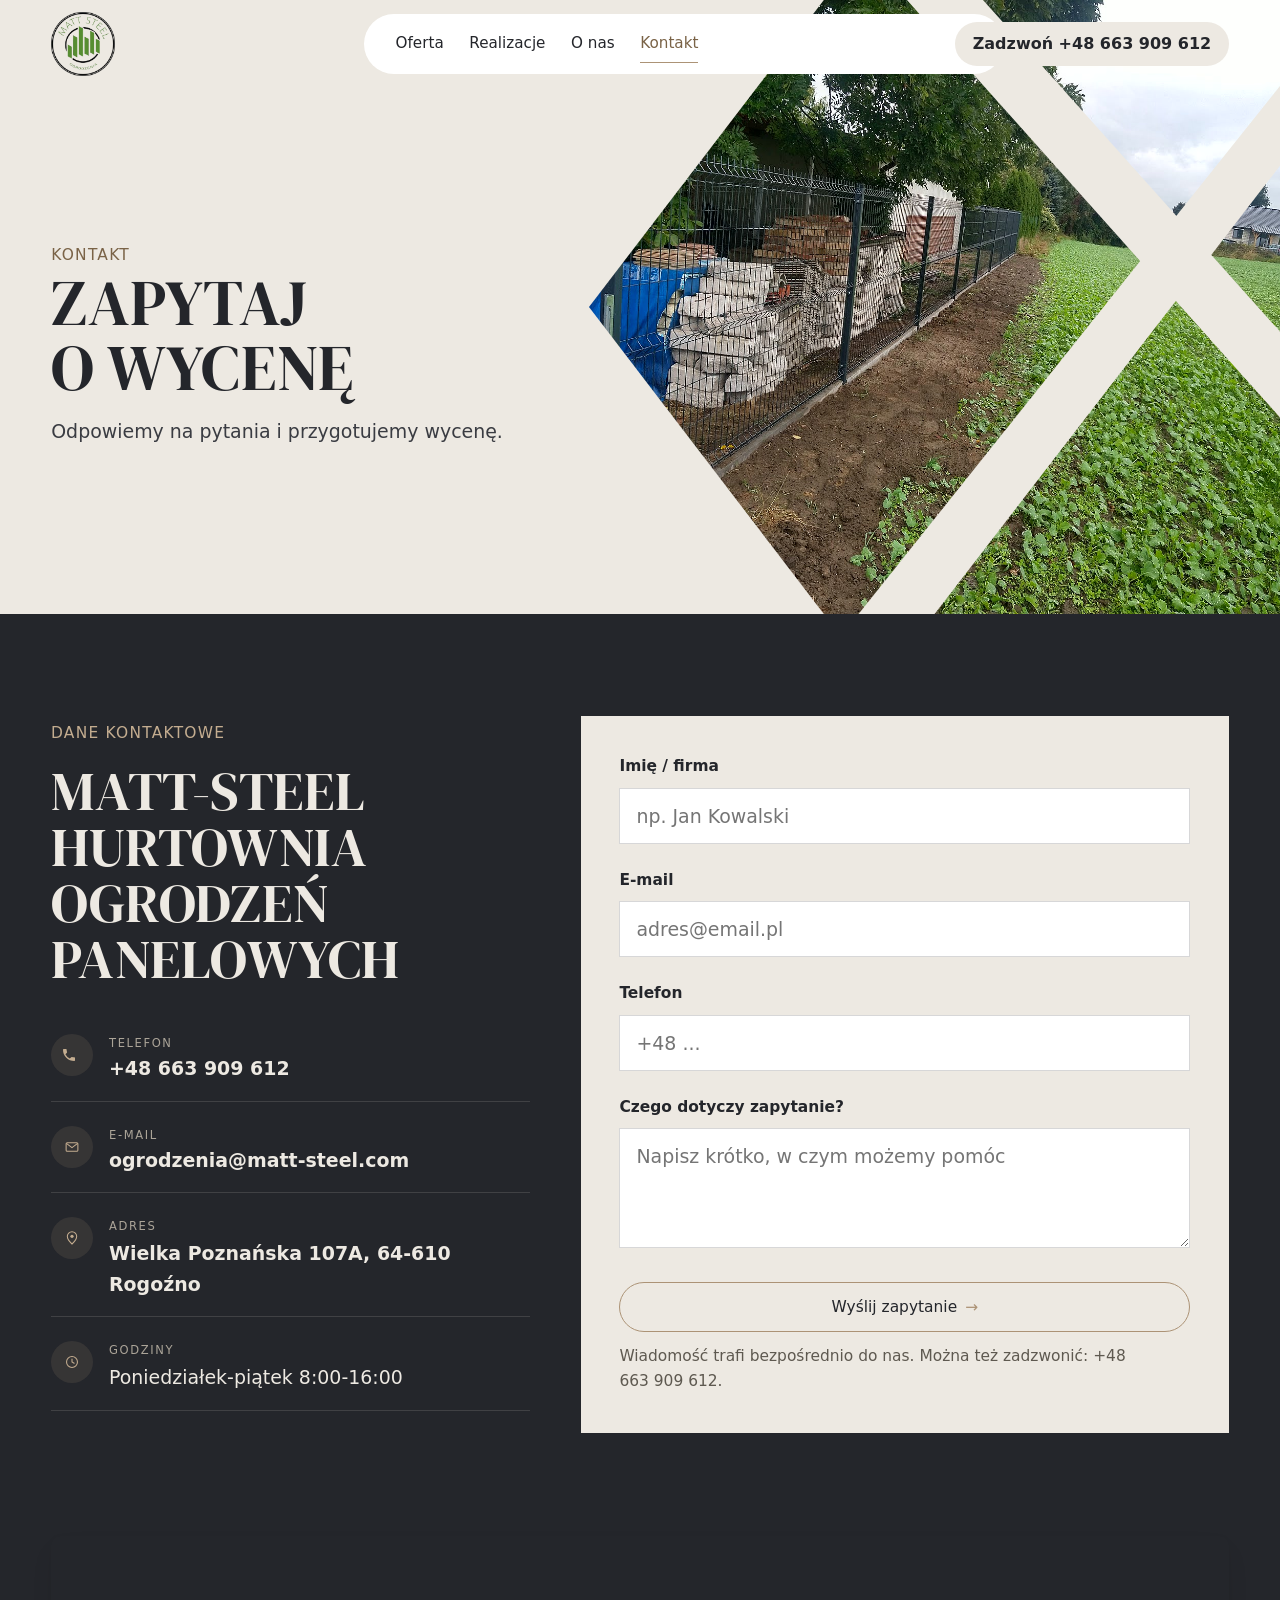
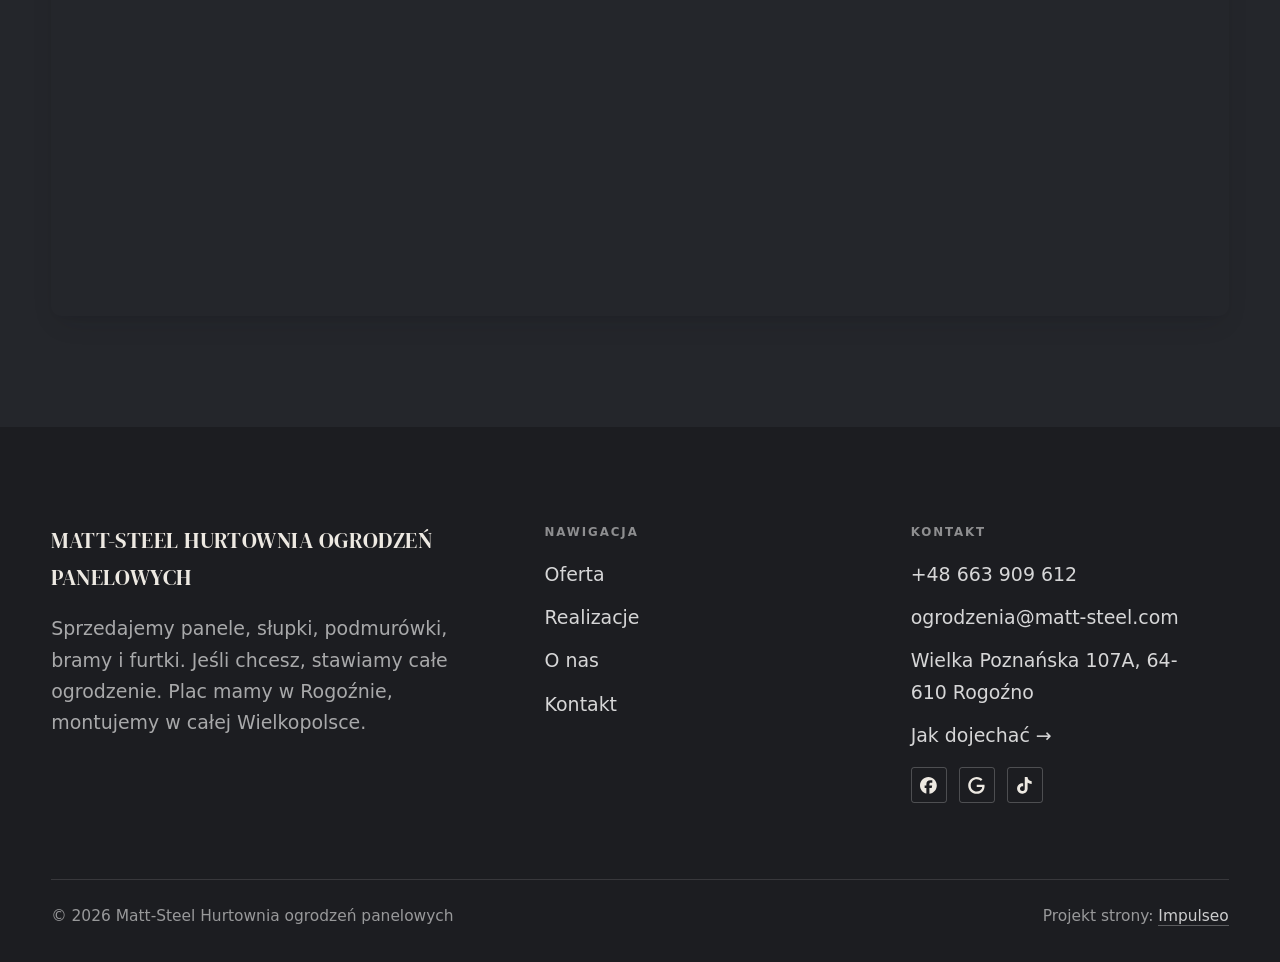
==== commit c6199e0e: "[claude-edit][cmt:a4e8f17d-fc4d-4af0-b5bb-9f745736067a] Wygląd w stylu klindworthroofing.com: beż+gr" ====
--- a/kontakt.html
+++ b/kontakt.html
@@ -19,8 +19,11 @@
 <meta name="twitter:card" content="summary_large_image">
 <link rel="preconnect" href="https://fonts.googleapis.com">
 <link rel="preconnect" href="https://fonts.gstatic.com" crossorigin>
-<link href="https://fonts.googleapis.com/css2?family=Space+Grotesk:wght@500;600;700&family=DM+Sans:opsz,wght@9..40,400;9..40,500;9..40,600&display=swap" rel="stylesheet">
+<link href="https://fonts.googleapis.com/css2?family=DM+Serif+Display&display=swap" rel="stylesheet">
+<link rel="preconnect" href="https://api.fontshare.com" crossorigin>
+<link href="https://api.fontshare.com/v2/css?f[]=satoshi@400,500,700&display=swap" rel="stylesheet">
 <link rel="stylesheet" href="assets/styles.css?v=7e740f07">
+<link rel="stylesheet" href="assets/kw-skin.css?v=1">
 </head>
 <body>
 
--- a/assets/kw-skin.css
+++ b/assets/kw-skin.css
@@ -0,0 +1,181 @@
+/* ============================================================
+   SKÓRKA „KLINDWORTH" (27.10.2026, prośba Szymona z karty CRM)
+   Wzór: klindworthroofing.com - beż + grafit + piaskowy akcent,
+   wersalikowe nagłówki szeryfowe, przycisk-pigułka z obwódką,
+   zdjęcie w hero wycięte ukośnymi pasami (u nas: skrzyżowane
+   druty siatki ogrodzeniowej).
+   Ładowany PO styles.css - wygrywa. Cofnięcie = usunięcie <link>.
+   ============================================================ */
+
+/* --- 1) Paleta: domyślnie CIEMNO (sekcje grafitowe jak we wzorze) --- */
+:root{
+  --kw-beige:#EDE9E2;
+  --kw-beige-2:#E4DFD6;
+  --kw-char:#24262B;
+  --kw-char-2:#2C2E34;
+  --kw-tan:#AC9376;
+  --paper:#24262B;
+  --paper-2:#2C2E34;
+  --paper-3:#33363C;
+  --ink:#EDE9E2;
+  --ink-soft:#DCD6CB;
+  --muted:#ABA498;
+  --line:rgba(237,233,226,.14);
+  --accent:#AC9376;
+  --accent-d:#C4AD90;
+  --accent-soft:rgba(172,147,118,.14);
+  --accent-text:#C4AD90;
+  --dark:#1C1D21;
+  --font-display:'DM Serif Display',Georgia,serif;
+  --font-body:'Satoshi','Inter',system-ui,sans-serif;
+}
+/* Sekcje jasne (beżowe) */
+.hero-fach,.fach-promise,.opinie-mini,.opinie,.nav,.nav .nav-links,.pagehead,.form{
+  --paper:#EDE9E2;
+  --paper-2:#E4DFD6;
+  --paper-3:#DCD6CB;
+  --ink:#24262B;
+  --ink-soft:#3A3C42;
+  --muted:#5E5950;
+  --line:rgba(36,38,43,.14);
+  --accent-d:#7A6347;
+  --accent-text:#7A6347;
+}
+html,body{background:var(--kw-char);color:var(--ink)}
+body{font-family:var(--font-body)}
+main > section{background:var(--paper);color:var(--ink)}
+.hero-fach,.fach-promise,.opinie-mini,.opinie{background:var(--kw-beige)}
+.fach-promise{border-top:1px solid var(--line);border-bottom:1px solid var(--line)}
+
+/* --- 2) Typografia --- */
+h1,h2,h3,.hf-title,.pagehead h1{font-family:var(--font-display);font-weight:400;text-transform:uppercase;letter-spacing:.005em;line-height:1.02}
+h2{font-size:clamp(2.1rem,1.5rem + 2.4vw,3.6rem)}
+h3{letter-spacing:.02em}
+.eyebrow,.hf-kicker{font-family:var(--font-body);font-weight:400;text-transform:uppercase;letter-spacing:.08em;color:var(--accent-text)}
+.eyebrow::before,.hf-kicker::before{display:none!important}
+.head p,.fu-desc,.op-card blockquote{color:var(--ink-soft)}
+
+/* --- 3) Przyciski = pigułka z piaskową obwódką --- */
+.btn,.btn-accent,.btn-ghost,.btn-light,.btn-ghost-cta{
+  background:transparent!important;color:var(--ink)!important;border:1px solid var(--kw-tan)!important;
+  border-radius:999px!important;box-shadow:none!important;text-transform:none;letter-spacing:0;
+  font-family:var(--font-body);font-weight:500;padding:.95rem 1.9rem}
+.btn:hover,.btn-accent:hover,.btn-ghost:hover,.btn-light:hover{background:var(--kw-tan)!important;color:var(--kw-char)!important;filter:none}
+.btn .arr{color:var(--kw-tan)}
+.btn:hover .arr{color:var(--kw-char)}
+
+/* --- 4) Nawigacja: logo | linki w białej pigułce | telefon --- */
+.nav,.nav.nav-solid{background:transparent;backdrop-filter:none;border-bottom:0;box-shadow:none}
+.nav::after{display:none}
+.nav.nav-solid{background:rgba(237,233,226,.94);backdrop-filter:blur(8px)}
+.nav .nav-links a:not(.btn-accent),.nav.nav-solid .nav-links a:not(.btn-accent){color:var(--kw-char);text-transform:none;letter-spacing:0;font-size:.95rem;font-weight:500}
+.nav .nav-links a:not(.btn-accent):hover,.nav .nav-links a.active:not(.btn-accent){color:#7A6347}
+.nav .nav-links a:not(.btn-accent)::after{background:var(--kw-tan)}
+.nav .nav-toggle span,.nav.nav-solid .nav-toggle span{background:var(--kw-char)}
+@media(min-width:681px){
+  .nav .nav-inner{height:88px}
+  .nav.is-stuck .nav-inner{height:72px}
+  .nav .nav-links{flex:0 1 auto;margin-inline:auto;background:#fff;border-radius:999px;padding:.7rem 2rem;gap:clamp(1rem,2vw,2rem);position:static;transform:none}
+  .nav .nav-links a.btn-accent,.nav:not(.nav-solid) .nav-links a.btn-accent{
+    background:var(--kw-beige)!important;border:0!important;color:var(--kw-char)!important;padding:.55rem 1.1rem!important;
+    font-family:var(--font-body);font-size:1rem;font-weight:600;letter-spacing:0;text-transform:none;border-radius:999px!important}
+  .nav .nav-links a.btn-accent::after{content:" →";color:var(--kw-tan)}
+  .nav .nav-links a.btn-accent:hover,.nav:not(.nav-solid) .nav-links a.btn-accent:hover{background:var(--kw-beige)!important;color:#7A6347!important}
+}
+@media(min-width:681px) and (max-width:1100px){
+  .nav .nav-links{transform:none;margin-left:1rem;padding:.6rem 1.3rem}
+  .nav .nav-links a.btn-accent{font-size:.88rem}
+}
+@media(max-width:680px){
+  .nav .nav-links{background:var(--kw-beige)}
+  .nav .nav-links a.btn-accent{background:transparent!important;color:var(--kw-char)!important}
+}
+
+/* --- 5) HERO: beż, tekst z lewej, zdjęcie z prawej w masce „skrzyżowanych drutów" --- */
+.hero-fach{min-height:min(100svh,940px);align-items:center;color:var(--ink)}
+.hero-fach::after{display:none}
+.hero-fach > img{
+  left:44%;width:56%;right:0;inset-block:0;height:100%;object-fit:cover;z-index:0;
+  -webkit-mask:url("data:image/svg+xml,%3Csvg xmlns='http://www.w3.org/2000/svg' viewBox='0 0 100 100' preserveAspectRatio='none'%3E%3Cdefs%3E%3Cmask id='m'%3E%3Cpolygon points='34,0 100,0 100,100 34,100 0,50' fill='white'/%3E%3Cpolygon points='46,0 57,0 100,54 100,68' fill='black'/%3E%3Cpolygon points='100,14 100,27 50,100 39,100' fill='black'/%3E%3C/mask%3E%3C/defs%3E%3Crect width='100' height='100' fill='white' mask='url(%23m)'/%3E%3C/svg%3E") center/100% 100% no-repeat;
+  mask:url("data:image/svg+xml,%3Csvg xmlns='http://www.w3.org/2000/svg' viewBox='0 0 100 100' preserveAspectRatio='none'%3E%3Cdefs%3E%3Cmask id='m'%3E%3Cpolygon points='34,0 100,0 100,100 34,100 0,50' fill='white'/%3E%3Cpolygon points='46,0 57,0 100,54 100,68' fill='black'/%3E%3Cpolygon points='100,14 100,27 50,100 39,100' fill='black'/%3E%3C/mask%3E%3C/defs%3E%3Crect width='100' height='100' fill='white' mask='url(%23m)'/%3E%3C/svg%3E") center/100% 100% no-repeat;
+  filter:none}
+.hero-fach > img.mt-hero-layer{z-index:1}
+.hf-panel{color:var(--ink);position:relative;z-index:3}
+.hf-inner{max-width:min(36rem,40vw)}
+.hf-kicker,.hf-title,.hf-lead,.hf-phone,.hf-trust{text-shadow:none}
+.hf-kicker{font-size:1.05rem;margin-bottom:1.1rem;display:block}
+.hf-title{color:var(--kw-char);font-size:min(clamp(2.4rem,1.5rem + 2.6vw,3.9rem),7svh)}
+.hf-title em{font-style:normal;color:var(--kw-char)}
+.hf-lead{color:#3A3C42;font-size:clamp(1.02rem,.96rem + .3vw,1.2rem);line-height:1.6}
+.hf-phone{display:none}
+.hf-actions{margin-top:2rem}
+.hf-ghost{display:none}
+.hf-trust{color:#5E5950;border-top:1px solid rgba(36,38,43,.14)}
+.hf-trust .ico-star{color:var(--kw-tan)}
+@media(max-width:900px){
+  .hero-fach{flex-direction:column;align-items:stretch;min-height:0;padding-top:88px}
+  .hero-fach > img{position:relative;left:0;width:100%;height:46svh;order:2;
+    -webkit-mask:url("data:image/svg+xml,%3Csvg xmlns='http://www.w3.org/2000/svg' viewBox='0 0 100 100' preserveAspectRatio='none'%3E%3Cdefs%3E%3Cmask id='m'%3E%3Cpolygon points='0,14 50,0 100,14 100,100 0,100' fill='white'/%3E%3Cpolygon points='30,0 40,0 100,62 100,78' fill='black'/%3E%3Cpolygon points='100,4 100,18 22,100 8,100' fill='black'/%3E%3C/mask%3E%3C/defs%3E%3Crect width='100' height='100' fill='white' mask='url(%23m)'/%3E%3C/svg%3E") center/100% 100% no-repeat;
+    mask:url("data:image/svg+xml,%3Csvg xmlns='http://www.w3.org/2000/svg' viewBox='0 0 100 100' preserveAspectRatio='none'%3E%3Cdefs%3E%3Cmask id='m'%3E%3Cpolygon points='0,14 50,0 100,14 100,100 0,100' fill='white'/%3E%3Cpolygon points='30,0 40,0 100,62 100,78' fill='black'/%3E%3Cpolygon points='100,4 100,18 22,100 8,100' fill='black'/%3E%3C/mask%3E%3C/defs%3E%3Crect width='100' height='100' fill='white' mask='url(%23m)'/%3E%3C/svg%3E") center/100% 100% no-repeat}
+  .hero-fach > img.mt-hero-layer{position:absolute;top:auto;bottom:0;height:46svh}
+  .hf-panel{order:1;padding:2.2rem 0 2.4rem!important}
+  .hf-inner{max-width:none}
+  .hf-title{font-size:clamp(2.3rem,1.6rem + 4vw,3.2rem)}
+}
+
+/* --- 6) Ciemne sekcje: karty i kafle --- */
+.obj-tile{background:var(--kw-char-2);border:1px solid var(--line);color:var(--ink);border-radius:0}
+.obj-tile:hover{border-color:var(--kw-tan)}
+.obj-tile .ot-arr{color:var(--kw-tan)}
+.gateway .g-ttl{font-family:var(--font-display);text-transform:uppercase;font-weight:400}
+.tile .cap{font-family:var(--font-body)}
+.fu-row{border-color:var(--line)}
+.fu-name{font-family:var(--font-display);text-transform:uppercase;font-weight:400;font-size:clamp(1.4rem,1.1rem + 1vw,2rem);line-height:1.1}
+.fu-cta{color:var(--accent-text)}
+.proces-line .pno,.proc-count .pc-cur{font-family:var(--font-display);color:var(--accent-text)}
+
+/* Opinie (beż) - karty na białym jak „Kudos" we wzorze */
+.op-card{background:#F7F5F1;border:1px solid var(--line);border-radius:0;color:var(--kw-char)}
+.op-card blockquote,.om-item blockquote{color:#3A3C42;font-family:var(--font-body)}
+.op-star{color:var(--kw-tan)}
+.op-autor,.om-autor{color:#7A6347;text-transform:uppercase;letter-spacing:.08em;font-size:.82rem}
+
+/* CTA „LET'S WORK TOGETHER" */
+.cta{background:var(--kw-char)!important;color:var(--ink)}
+.cta h2{font-size:clamp(2.4rem,1.6rem + 3.4vw,4.6rem)}
+.cta p{color:var(--ink-soft)}
+
+/* Podstrony: nagłówek beżowy jak hero - tekst z lewej, zdjęcie z prawej w tej samej masce */
+.pagehead{background:var(--kw-beige)!important;min-height:clamp(420px,58svh,600px);align-items:center;border-bottom:0}
+.pagehead::after{display:none}
+.pagehead img{left:46%;width:54%;inset-block:0;height:100%;
+  -webkit-mask:url("data:image/svg+xml,%3Csvg xmlns='http://www.w3.org/2000/svg' viewBox='0 0 100 100' preserveAspectRatio='none'%3E%3Cdefs%3E%3Cmask id='m'%3E%3Cpolygon points='34,0 100,0 100,100 34,100 0,50' fill='white'/%3E%3Cpolygon points='46,0 57,0 100,54 100,68' fill='black'/%3E%3Cpolygon points='100,14 100,27 50,100 39,100' fill='black'/%3E%3C/mask%3E%3C/defs%3E%3Crect width='100' height='100' fill='white' mask='url(%23m)'/%3E%3C/svg%3E") center/100% 100% no-repeat;mask:url("data:image/svg+xml,%3Csvg xmlns='http://www.w3.org/2000/svg' viewBox='0 0 100 100' preserveAspectRatio='none'%3E%3Cdefs%3E%3Cmask id='m'%3E%3Cpolygon points='34,0 100,0 100,100 34,100 0,50' fill='white'/%3E%3Cpolygon points='46,0 57,0 100,54 100,68' fill='black'/%3E%3Cpolygon points='100,14 100,27 50,100 39,100' fill='black'/%3E%3C/mask%3E%3C/defs%3E%3Crect width='100' height='100' fill='white' mask='url(%23m)'/%3E%3C/svg%3E") center/100% 100% no-repeat}
+.pagehead .wrap{color:var(--kw-char);padding-top:calc(88px + var(--space-7));padding-bottom:var(--space-8)}
+.pagehead .wrap > *{max-width:min(34rem,42vw)}
+.pagehead h1{color:var(--kw-char)!important;text-shadow:none;font-size:clamp(2.6rem,1.6rem + 3vw,4.4rem)}
+.pagehead p{color:#3A3C42!important;text-shadow:none}
+.pagehead .eyebrow{color:#7A6347!important}
+@media(max-width:900px){
+  .pagehead{flex-direction:column;align-items:stretch;min-height:0}
+  .pagehead .wrap{order:1;padding-top:116px;padding-bottom:var(--space-6)}
+  .pagehead .wrap > *{max-width:none}
+  .pagehead img{position:relative;order:2;left:0;width:100%;height:300px;-webkit-mask:url("data:image/svg+xml,%3Csvg xmlns='http://www.w3.org/2000/svg' viewBox='0 0 100 100' preserveAspectRatio='none'%3E%3Cdefs%3E%3Cmask id='m'%3E%3Cpolygon points='0,14 50,0 100,14 100,100 0,100' fill='white'/%3E%3Cpolygon points='30,0 40,0 100,62 100,78' fill='black'/%3E%3Cpolygon points='100,4 100,18 22,100 8,100' fill='black'/%3E%3C/mask%3E%3C/defs%3E%3Crect width='100' height='100' fill='white' mask='url(%23m)'/%3E%3C/svg%3E") center/100% 100% no-repeat;mask:url("data:image/svg+xml,%3Csvg xmlns='http://www.w3.org/2000/svg' viewBox='0 0 100 100' preserveAspectRatio='none'%3E%3Cdefs%3E%3Cmask id='m'%3E%3Cpolygon points='0,14 50,0 100,14 100,100 0,100' fill='white'/%3E%3Cpolygon points='30,0 40,0 100,62 100,78' fill='black'/%3E%3Cpolygon points='100,4 100,18 22,100 8,100' fill='black'/%3E%3C/mask%3E%3C/defs%3E%3Crect width='100' height='100' fill='white' mask='url(%23m)'/%3E%3C/svg%3E") center/100% 100% no-repeat}
+}
+/* Formularz kontaktowy = beżowa karta */
+.form{background:var(--kw-beige);border:0;border-radius:0;box-shadow:none;color:var(--kw-char)}
+.form label{color:var(--kw-char)}
+.form input,.form textarea{background:#fff;border:1px solid rgba(36,38,43,.18);border-radius:0;color:var(--kw-char)}
+.form .btn{color:var(--kw-char)!important}
+.form .btn:hover{color:var(--kw-char)!important}
+
+/* Stopka */
+footer{background:var(--dark);color:var(--ink)}
+footer h4{font-family:var(--font-body);text-transform:uppercase;letter-spacing:.1em;color:var(--kw-tan)}
+.foot-brand .name{font-family:var(--font-display);font-weight:400;text-transform:uppercase;letter-spacing:.02em}
+footer a{color:var(--ink-soft)}
+footer a:hover{color:var(--kw-tan)}
+
+/* Pasek „Zadzwoń" na telefonie */
+.sticky-call{background:var(--kw-char)}
+.sticky-call .sc-call{background:var(--kw-tan);color:var(--kw-char)}
+.sticky-call .sc-quote{color:var(--ink)}
